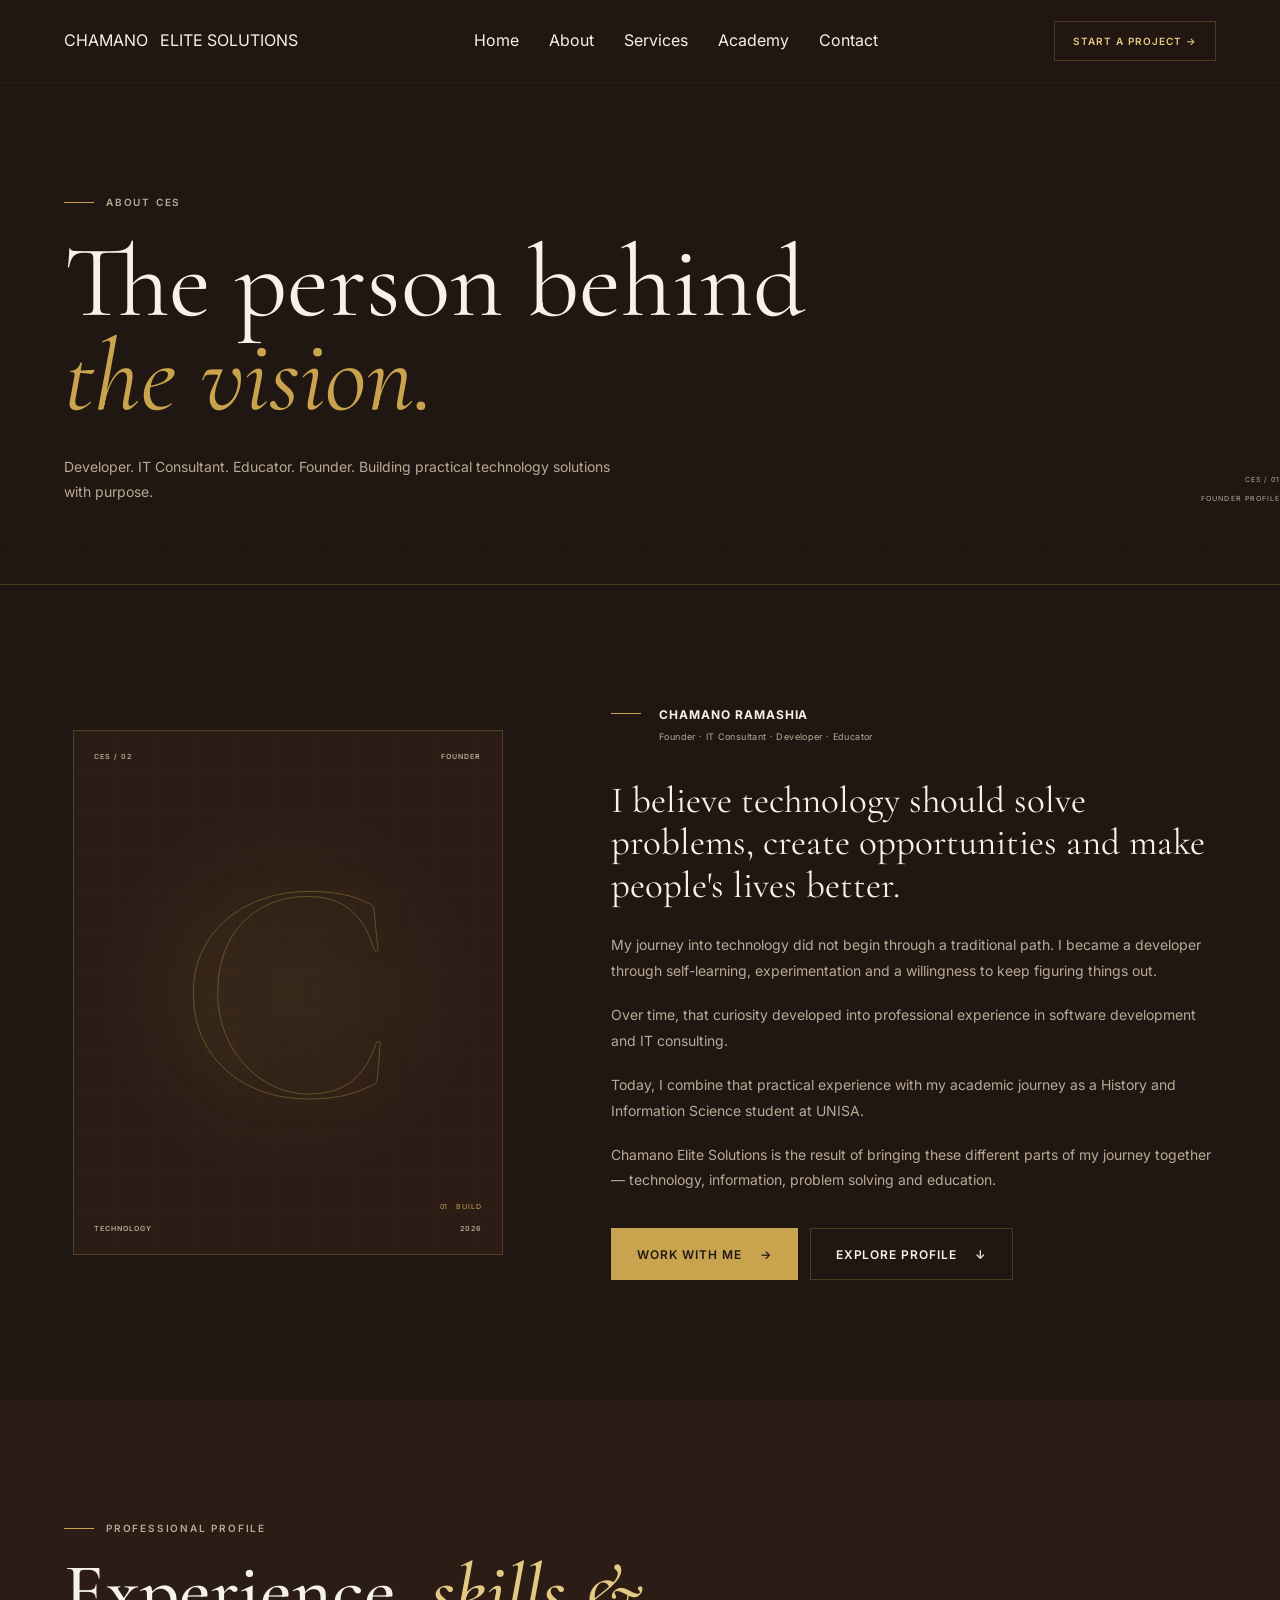
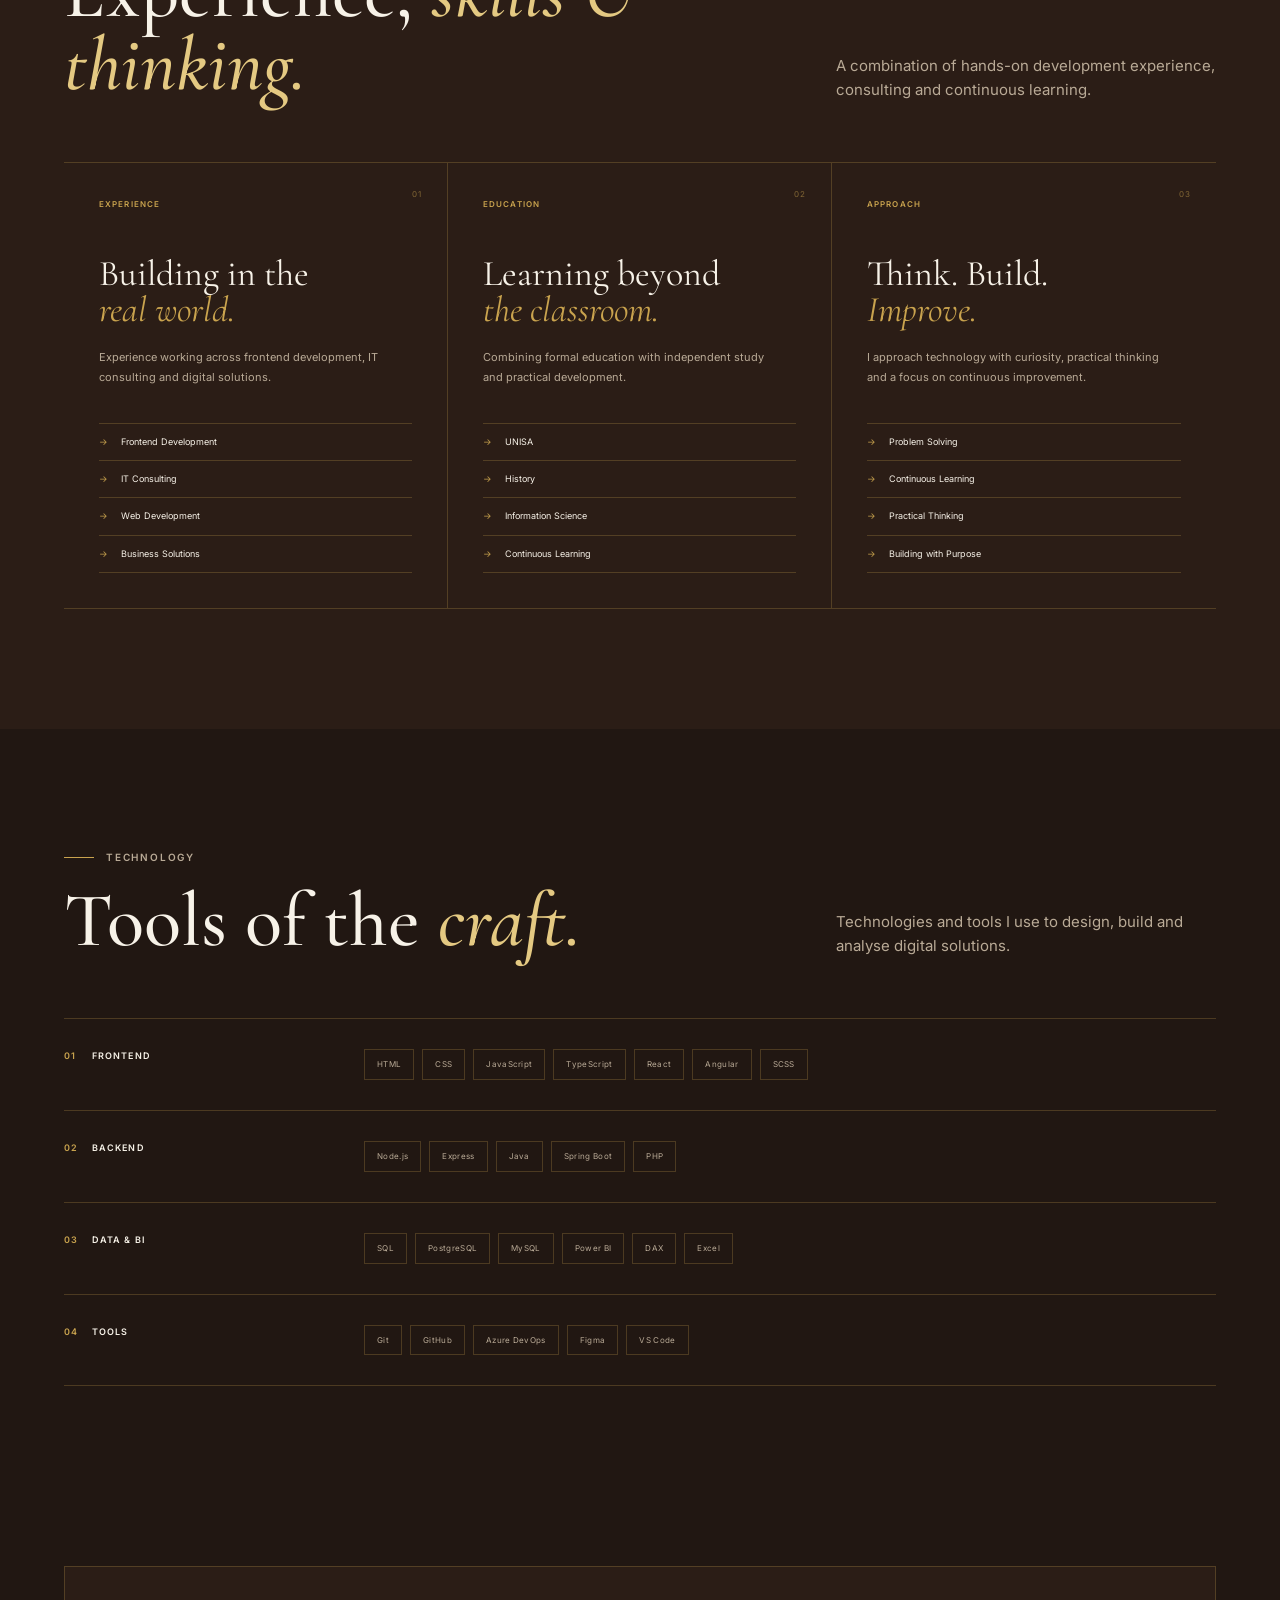
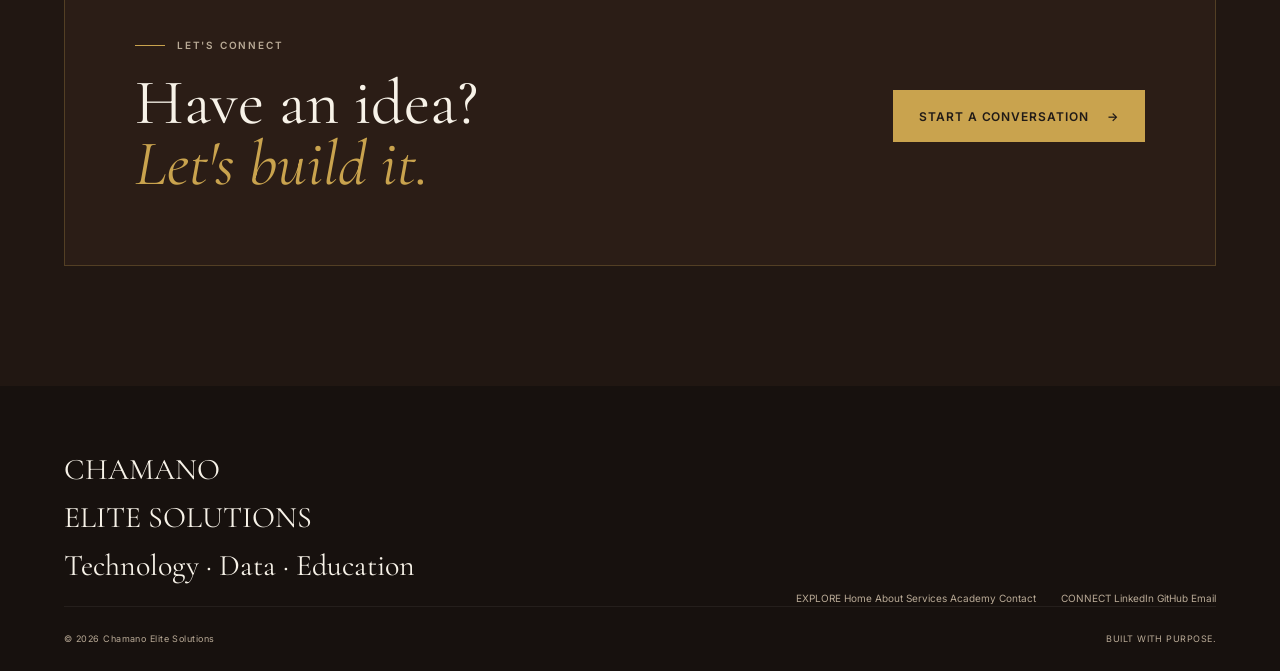
==== about.html @ 4a854035 "adding the about page" ====
<!DOCTYPE html>
<html lang="en">
<head>
    <meta charset="UTF-8">
    <meta name="viewport" content="width=device-width, initial-scale=1.0">
    <meta name="description" content="Meet Chamano Ramashia, founder, developer and IT consultant behind Chamano Elite Solutions.">
    <title> About — Chamano Elite Solutions </title>
    <!-- Google Fonts -->
    <link rel="preconnect" href="https://fonts.googleapis.com">
    <link rel="preconnect" href="https://fonts.gstatic.com" crossorigin>
    <link href="https://fonts.googleapis.com/css2?family=Cormorant+Garamond:ital,wght@0,400;0,500;0,600;1,400;1,500&family=Inter:wght@300;400;500;600&display=swap"  rel="stylesheet">
    <!-- Main CSS -->
    <link rel="stylesheet" href="style.css">
    <link rel="stylesheet" href="responsiveness.css">
    <link rel="stylesheet" href="css/pages.css">
</head>
<body>


    <!-- =====================================================
         NAVIGATION
    ====================================================== -->

    <header class="site-header">

        <div class="container nav-container">

            <a href="index.html" class="brand">

                <span class="brand-main">
                    CHAMANO
                </span>

                <span class="brand-sub">
                    ELITE SOLUTIONS
                </span>

            </a>


            <nav class="main-nav">

                <a href="index.html">
                    Home
                </a>

                <a href="about.html" class="active">
                    About
                </a>

                <a href="services.html">
                    Services
                </a>

                <a href="academy.html">
                    Academy
                </a>

                <a href="contact.html">
                    Contact
                </a>

            </nav>


            <a href="contact.html" class="nav-cta">
                Start a Project
                <span>→</span>
            </a>


            <!-- Mobile menu -->

            <button class="menu-toggle" id="menuToggle" aria-label="Open navigation" aria-expanded="false">
                <span></span>
                <span></span>
            </button>

        </div>

    </header>



    <!-- =====================================================
         PAGE HERO
    ====================================================== -->

    <main>

        <section class="page-hero">

            <div class="container">

                <div class="page-hero-content">

                    <div class="eyebrow">

                        <span></span>

                        ABOUT CES

                    </div>


                    <h1>

                        The person behind
                        <em>the vision.</em>

                    </h1>


                    <p>

                        Developer. IT Consultant.
                        Educator. Founder.

                        Building practical technology
                        solutions with purpose.

                    </p>

                </div>


                <div class="page-hero-meta">

                    <span>
                        CES / 01
                    </span>

                    <span>
                        FOUNDER PROFILE
                    </span>

                </div>

            </div>

        </section>



        <!-- =================================================
             FOUNDER STORY
        ================================================== -->

        <section class="section founder-page-section">

            <div class="container">

                <div class="founder-page-grid">


                    <!-- VISUAL -->

                    <div class="founder-visual">

                        <div class="founder-frame">

                            <div class="founder-grid-lines"></div>

                            <div class="founder-corner top-left">
                                CES / 02
                            </div>

                            <div class="founder-corner top-right">
                                FOUNDER
                            </div>


                            <div class="founder-initial">
                                C
                            </div>


                            <div class="founder-code">

                                <span>01</span>
                                <span>BUILD</span>

                            </div>


                            <div class="founder-corner bottom-left">
                                TECHNOLOGY
                            </div>

                            <div class="founder-corner bottom-right">
                                2026
                            </div>

                        </div>

                    </div>


                    <!-- STORY -->

                    <div class="founder-content">

                        <div class="founder-role">

                            <span class="founder-role-line"></span>

                            <div>

                                <strong>
                                    CHAMANO RAMASHIA
                                </strong>

                                <small>
                                    Founder · IT Consultant · Developer · Educator
                                </small>

                            </div>

                        </div>


                        <div class="founder-story">

                            <p class="founder-lead">

                                I believe technology should
                                solve problems, create
                                opportunities and make
                                people's lives better.

                            </p>


                            <p>

                                My journey into technology
                                did not begin through a
                                traditional path. I became
                                a developer through
                                self-learning, experimentation
                                and a willingness to keep
                                figuring things out.

                            </p>


                            <p>

                                Over time, that curiosity
                                developed into professional
                                experience in software
                                development and IT consulting.

                            </p>


                            <p>

                                Today, I combine that practical
                                experience with my academic
                                journey as a History and
                                Information Science student
                                at UNISA.

                            </p>


                            <p>

                                Chamano Elite Solutions is
                                the result of bringing these
                                different parts of my journey
                                together — technology,
                                information, problem solving
                                and education.

                            </p>

                        </div>


                        <div class="founder-actions">

                            <a href="contact.html" class="btn btn-primary">
                                WORK WITH ME
                                <span>→</span>
                            </a>

                            <a href="#profile" class="btn btn-outline">
                                EXPLORE PROFILE
                                <span>↓</span>
                            </a>

                        </div>

                    </div>

                </div>

            </div>

        </section>



        <!-- =================================================
             PROFESSIONAL PROFILE
        ================================================== -->

        <section class="section profile-section" id="profile">

            <div class="container">


                <div class="section-heading">

                    <div>

                        <div class="eyebrow">

                            <span></span>

                            PROFESSIONAL PROFILE

                        </div>

                        <h2>

                            Experience,
                            <em>skills &amp; thinking.</em>

                        </h2>

                    </div>


                    <p>

                        A combination of hands-on
                        development experience,
                        consulting and continuous learning.

                    </p>

                </div>



                <!-- PROFILE CARDS -->

                <div class="profile-grid">


                    <!-- EXPERIENCE -->

                    <article class="profile-card">

                        <span class="profile-number">
                            01
                        </span>

                        <span class="profile-card-label">
                            EXPERIENCE
                        </span>

                        <h3>
                            Building in the
                            <em>real world.</em>
                        </h3>

                        <p>

                            Experience working across
                            frontend development,
                            IT consulting and digital
                            solutions.

                        </p>

                        <div class="profile-card-list">

                            <div>
                                <span>→</span>
                                Frontend Development
                            </div>

                            <div>
                                <span>→</span>
                                IT Consulting
                            </div>

                            <div>
                                <span>→</span>
                                Web Development
                            </div>

                            <div>
                                <span>→</span>
                                Business Solutions
                            </div>

                        </div>

                    </article>



                    <!-- EDUCATION -->

                    <article class="profile-card">

                        <span class="profile-number">
                            02
                        </span>

                        <span class="profile-card-label">
                            EDUCATION
                        </span>

                        <h3>
                            Learning beyond
                            <em>the classroom.</em>
                        </h3>

                        <p>

                            Combining formal education
                            with independent study and
                            practical development.

                        </p>

                        <div class="profile-card-list">

                            <div>
                                <span>→</span>
                                UNISA
                            </div>

                            <div>
                                <span>→</span>
                                History
                            </div>

                            <div>
                                <span>→</span>
                                Information Science
                            </div>

                            <div>
                                <span>→</span>
                                Continuous Learning
                            </div>

                        </div>

                    </article>



                    <!-- MINDSET -->

                    <article class="profile-card">

                        <span class="profile-number">
                            03
                        </span>

                        <span class="profile-card-label">
                            APPROACH
                        </span>

                        <h3>
                            Think. Build.
                            <em>Improve.</em>
                        </h3>

                        <p>

                            I approach technology with
                            curiosity, practical thinking
                            and a focus on continuous
                            improvement.

                        </p>

                        <div class="profile-card-list">

                            <div>
                                <span>→</span>
                                Problem Solving
                            </div>

                            <div>
                                <span>→</span>
                                Continuous Learning
                            </div>

                            <div>
                                <span>→</span>
                                Practical Thinking
                            </div>

                            <div>
                                <span>→</span>
                                Building with Purpose
                            </div>

                        </div>

                    </article>

                </div>

            </div>

        </section>



        <!-- =================================================
             TECHNOLOGY
        ================================================== -->

        <section class="section technology-section">

            <div class="container">


                <div class="section-heading">

                    <div>

                        <div class="eyebrow">

                            <span></span>

                            TECHNOLOGY

                        </div>

                        <h2>

                            Tools of the
                            <em>craft.</em>

                        </h2>

                    </div>

                    <p>

                        Technologies and tools I use
                        to design, build and analyse
                        digital solutions.

                    </p>

                </div>



                <div class="technology-groups">


                    <!-- FRONTEND -->

                    <div class="technology-group">

                        <div class="technology-group-title">

                            <span>
                                01
                            </span>

                            FRONTEND

                        </div>


                        <div class="technology-list">

                            <span>HTML</span>
                            <span>CSS</span>
                            <span>JavaScript</span>
                            <span>TypeScript</span>
                            <span>React</span>
                            <span>Angular</span>
                            <span>SCSS</span>

                        </div>

                    </div>



                    <!-- BACKEND -->

                    <div class="technology-group">

                        <div class="technology-group-title">

                            <span>
                                02
                            </span>

                            BACKEND

                        </div>


                        <div class="technology-list">

                            <span>Node.js</span>
                            <span>Express</span>
                            <span>Java</span>
                            <span>Spring Boot</span>
                            <span>PHP</span>

                        </div>

                    </div>



                    <!-- DATA -->

                    <div class="technology-group">

                        <div class="technology-group-title">

                            <span>
                                03
                            </span>

                            DATA &amp; BI

                        </div>


                        <div class="technology-list">

                            <span>SQL</span>
                            <span>PostgreSQL</span>
                            <span>MySQL</span>
                            <span>Power BI</span>
                            <span>DAX</span>
                            <span>Excel</span>

                        </div>

                    </div>



                    <!-- TOOLS -->

                    <div class="technology-group">

                        <div class="technology-group-title">

                            <span>
                                04
                            </span>

                            TOOLS

                        </div>


                        <div class="technology-list">

                            <span>Git</span>
                            <span>GitHub</span>
                            <span>Azure DevOps</span>
                            <span>Figma</span>
                            <span>VS Code</span>

                        </div>

                    </div>

                </div>

            </div>

        </section>



        <!-- =================================================
             CAREER CTA
        ================================================== -->

        <section class="section profile-cta-section">

            <div class="container">

                <div class="profile-cta">

                    <div>

                        <span class="eyebrow">

                            <span></span>

                            LET'S CONNECT

                        </span>


                        <h2>

                            Have an idea?
                            <em>Let's build it.</em>

                        </h2>

                    </div>


                    <a href="contact.html" class="btn btn-primary">
                        START A CONVERSATION
                        <span>→</span>
                    </a>

                </div>

            </div>

        </section>

    </main>



    <!-- =====================================================
         FOOTER
    ====================================================== -->

    <footer class="site-footer">

        <div class="container">

            <div class="footer-main">

                <div class="footer-brand">

                    <div class="brand-main">
                        CHAMANO
                    </div>

                    <div class="brand-sub">
                        ELITE SOLUTIONS
                    </div>

                    <p>
                        Technology · Data · Education
                    </p>

                </div>


                <div class="footer-links">

                    <div>

                        <span>
                            EXPLORE
                        </span>

                        <a href="index.html">
                            Home
                        </a>

                        <a href="about.html">
                            About
                        </a>

                        <a href="services.html">
                            Services
                        </a>

                        <a href="academy.html">
                            Academy
                        </a>

                        <a href="contact.html">
                            Contact
                        </a>

                    </div>


                    <div>

                        <span>
                            CONNECT
                        </span>

                        <a href="#" target="_blank">
                            LinkedIn
                        </a>

                        <a href="#" target="_blank">
                            GitHub
                        </a>

                        <a href="mailto:hello@chamanoelitesolutions.co.za">
                            Email
                        </a>

                    </div>

                </div>

            </div>


            <div class="footer-bottom">

                <span>
                    © 2026 Chamano Elite Solutions
                </span>

                <span>
                    BUILT WITH PURPOSE.
                </span>

            </div>

        </div>

    </footer>



    <script src="js/main.js"></script>

    <script src="js/navigation.js"></script>

</body>

</html>
---- style.css ----
:root {
    --color-bg: #211712;
    --color-bg-secondary: #2b1d16;
    --color-bg-light: #302119;

    --color-gold: #c9a34e;
    --color-gold-light: #e4c982;

    --color-text: #f7f2e8;
    --color-muted: #b9aa96;

    --color-light: #f7f2e8;
    --color-dark: #201a17;

    --color-border: rgba(201, 163, 78, 0.25);

    --font-display: "Cormorant Garamond", serif;
    --font-body: "Inter", sans-serif;

    --container: 1200px;

    --transition: 0.3s ease;
}


/* =========================================
   RESET
========================================= */

* {
    margin: 0;
    padding: 0;
    box-sizing: border-box;
}

html {
    scroll-behavior: smooth;
}

body {
    font-family: var(--font-body);
    background: var(--color-bg);
    color: var(--color-text);
    line-height: 1.6;
}

a {
    color: inherit;
    text-decoration: none;
}

button,
input,
textarea,
select {
    font-family: inherit;
}

img {
    max-width: 100%;
    display: block;
}


/* =========================================
   GLOBAL
========================================= */

.container {
    width: min(90%, var(--container));
    margin-inline: auto;
}

.section {
    padding: 120px 0;
}

.section-label {
    display: inline-block;

    font-size: 11px;
    font-weight: 600;

    letter-spacing: 0.2em;

    color: var(--color-gold);
}

.section-heading {
    display: flex;
    justify-content: space-between;
    align-items: flex-end;

    gap: 40px;

    margin-bottom: 60px;
}

.section-heading h2,
.about-content h2,
.education h2,
.contact-content h2 {
    font-family: var(--font-display);

    font-size: clamp(48px, 6vw, 78px);

    font-weight: 500;
    line-height: 0.95;

    margin-top: 20px;
}

.section-heading h2 em,
.about-content h2 em,
.education h2 em,
.contact-content h2 em {
    color: var(--color-gold-light);
    font-style: italic;
}

.section-heading>p {
    max-width: 380px;

    color: var(--color-muted);

    font-size: 15px;
}

.centered {
    display: block;
    text-align: center;
}

.centered h2 {
    margin-inline: auto;
}


/* =========================================
   BUTTONS
========================================= */

.btn {
    display: inline-flex;

    align-items: center;
    justify-content: center;

    gap: 18px;

    min-height: 52px;

    padding: 0 25px;

    border: 1px solid transparent;

    font-size: 12px;
    font-weight: 600;

    letter-spacing: 0.08em;
    text-transform: uppercase;

    cursor: pointer;

    transition: var(--transition);
}

.btn-primary {
    background: var(--color-gold);
    color: var(--color-dark);
}

.btn-primary:hover {
    background: var(--color-gold-light);
    transform: translateY(-2px);
}

.btn-outline {
    border-color: var(--color-border);
    color: var(--color-text);
}

.btn-outline:hover {
    border-color: var(--color-gold);
    color: var(--color-gold-light);
}

.text-link {
    color: var(--color-gold-light);

    font-size: 12px;
    font-weight: 600;

    letter-spacing: 0.08em;
    text-transform: uppercase;
}


/* =========================================
   HEADER
========================================= */

.site-header {
    position: fixed;

    top: 0;
    left: 0;

    width: 100%;

    z-index: 1000;

    border-bottom: 1px solid rgba(255, 255, 255, 0.04);

    background: rgba(33, 23, 18, 0.88);

    backdrop-filter: blur(15px);
}

.nav-container {
    height: 82px;

    display: flex;
    align-items: center;
    justify-content: space-between;

    gap: 30px;
}

.brand {
    display: flex;
    align-items: center;

    gap: 12px;
}

.brand-mark {
    width: 38px;
    height: 38px;

    display: grid;
    place-items: center;

    border: 1px solid var(--color-gold);

    color: var(--color-gold);

    font-family: var(--font-display);
    font-size: 24px;
}

.brand-text {
    display: flex;
    flex-direction: column;
}

.brand-text span {
    font-size: 14px;
    font-weight: 700;
    letter-spacing: 0.15em;
}

.brand-text small {
    color: var(--color-gold);

    font-size: 7px;
    letter-spacing: 0.23em;
}

.main-nav {
    display: flex;
    gap: 30px;
}

.nav-link {
    position: relative;

    color: var(--color-muted);

    font-size: 11px;
    font-weight: 500;

    letter-spacing: 0.08em;

    transition: var(--transition);
}

.nav-link:hover,
.nav-link.active {
    color: var(--color-text);
}

.nav-link.active::after {
    content: "";

    position: absolute;

    left: 0;
    bottom: -8px;

    width: 100%;
    height: 1px;

    background: var(--color-gold);
}

.nav-cta {
    padding: 11px 18px;

    border: 1px solid var(--color-border);

    color: var(--color-gold-light);

    font-size: 10px;

    font-weight: 600;

    letter-spacing: 0.1em;
    text-transform: uppercase;

    transition: var(--transition);
}

.nav-cta:hover {
    background: var(--color-gold);
    color: var(--color-dark);
}

.menu-toggle {
    display: none;

    background: transparent;
    border: 0;

    cursor: pointer;
}

.menu-toggle span {
    display: block;

    width: 25px;
    height: 1px;

    margin: 5px 0;

    background: var(--color-text);
}


/* =========================================
   HERO
========================================= */

.hero {
    position: relative;

    min-height: 100vh;

    display: flex;
    align-items: center;

    overflow: hidden;
}

.hero-background {
    position: absolute;

    inset: 0;

    background:
        radial-gradient(circle at 75% 40%,
            rgba(201, 163, 78, 0.11),
            transparent 25%);
}

.hero-container {
    position: relative;

    display: grid;

    grid-template-columns: 1.1fr 0.9fr;

    align-items: center;

    gap: 70px;

    padding-top: 82px;
}

.hero-content {
    max-width: 720px;
}

.eyebrow {
    display: flex;
    align-items: center;

    gap: 12px;

    color: var(--color-muted);

    font-size: 10px;
    font-weight: 600;

    letter-spacing: 0.18em;
}

.eyebrow span {
    width: 30px;
    height: 1px;

    background: var(--color-gold);
}

.hero h1 {
    margin: 28px 0;

    font-family: var(--font-display);

    font-size: clamp(65px, 8vw, 110px);

    font-weight: 500;

    line-height: 0.84;

    letter-spacing: -0.03em;
}

.hero h1 span {
    display: block;

    color: var(--color-gold-light);

    font-style: italic;
}

.hero-description {
    max-width: 550px;

    margin-bottom: 35px;

    color: var(--color-muted);

    font-size: 16px;
}

.hero-actions {
    display: flex;
    gap: 12px;

    flex-wrap: wrap;
}

.hero-meta {
    display: flex;

    gap: 45px;

    margin-top: 65px;

    padding-top: 25px;

    border-top: 1px solid var(--color-border);
}

.hero-meta div {
    display: flex;
    flex-direction: column;
}

.hero-meta strong {
    font-family: var(--font-display);

    color: var(--color-gold-light);

    font-size: 32px;
    font-weight: 500;
}

.hero-meta span {
    color: var(--color-muted);

    font-size: 9px;

    letter-spacing: 0.12em;

    text-transform: uppercase;
}


/* Hero visual */

.hero-visual {
    display: flex;
    justify-content: center;
}

.hero-card {
    position: relative;

    width: min(100%, 420px);
    aspect-ratio: 0.82;

    padding: 25px;

    display: flex;
    flex-direction: column;
    justify-content: space-between;

    border: 1px solid var(--color-border);

    background:
        linear-gradient(145deg,
            rgba(255, 255, 255, 0.04),
            rgba(255, 255, 255, 0));
}

.hero-card::before {
    content: "";

    position: absolute;

    inset: 12px;

    border: 1px solid rgba(201, 163, 78, 0.12);
}

.hero-card-top,
.hero-card-bottom {
    position: relative;

    display: flex;
    justify-content: space-between;

    color: var(--color-muted);

    font-size: 8px;

    letter-spacing: 0.15em;
}

.hero-monogram {
    position: relative;

    align-self: center;

    font-family: var(--font-display);

    font-size: 220px;

    line-height: 1;

    color: transparent;

    -webkit-text-stroke: 1px rgba(201, 163, 78, 0.55);
}

.hero-card-bottom {
    align-items: flex-end;
}

.hero-card-bottom div {
    display: flex;
    flex-direction: column;
}

.hero-card-bottom strong {
    color: var(--color-text);

    font-size: 11px;

    letter-spacing: 0.18em;
}

.gold-line {
    width: 70px;
    height: 1px;

    background: var(--color-gold);
}


/* =========================================
   SERVICES
========================================= */

.services {
    background: var(--color-bg-secondary);
}

.services-grid {
    display: grid;

    grid-template-columns: repeat(3, 1fr);

    border-top: 1px solid var(--color-border);
    border-bottom: 1px solid var(--color-border);
}

.service-card {
    position: relative;

    padding: 45px 35px;

    min-height: 440px;

    border-right: 1px solid var(--color-border);

    transition: var(--transition);
}

.service-card:last-child {
    border-right: 0;
}

.service-card:hover {
    background: rgba(201, 163, 78, 0.04);
}

.service-number {
    color: var(--color-gold);

    font-size: 10px;

    letter-spacing: 0.15em;
}

.service-icon {
    margin: 65px 0 30px;

    color: var(--color-gold-light);

    font-family: var(--font-display);

    font-size: 35px;
}

.service-card h3 {
    font-family: var(--font-display);

    font-size: 38px;

    font-weight: 500;
}

.service-card p {
    max-width: 330px;

    margin: 12px 0 25px;

    color: var(--color-muted);

    font-size: 13px;
}

.service-card ul {
    margin-bottom: 35px;

    list-style: none;
}

.service-card li {
    padding: 7px 0;

    border-bottom: 1px solid rgba(255, 255, 255, 0.05);

    color: var(--color-muted);

    font-size: 11px;
}

.service-link {
    color: var(--color-gold-light);

    font-size: 10px;

    font-weight: 600;

    letter-spacing: 0.1em;

    text-transform: uppercase;
}


/* =========================================
   WORK
========================================= */

.work {
    background: var(--color-light);

    color: var(--color-dark);
}

.work .section-heading>p {
    color: #766b60;
}

.work .section-label {
    color: #94721e;
}

.work .section-heading h2 em {
    color: #9e7b22;
}

.projects-grid {
    display: grid;

    grid-template-columns: 1.4fr 1fr;

    gap: 25px;
}

.project-card {
    overflow: hidden;

    border: 1px solid rgba(32, 26, 23, 0.12);

    background: #eee8dd;
}

.project-image {
    position: relative;

    height: 350px;

    display: flex;
    align-items: flex-end;

    padding: 25px;

    overflow: hidden;

    background: #30251e;
}

.project-large .project-image {
    height: 470px;
}

.project-image::before {
    content: "";

    position: absolute;

    width: 280px;
    height: 280px;

    border: 1px solid rgba(201, 163, 78, 0.4);

    border-radius: 50%;

    top: 50%;
    left: 50%;

    transform: translate(-50%, -50%);
}

.project-image::after {
    content: "";

    position: absolute;

    width: 150px;
    height: 150px;

    border: 1px solid rgba(201, 163, 78, 0.3);

    transform: translate(-50%, -50%) rotate(45deg);

    top: 50%;
    left: 50%;
}

.project-image span {
    position: relative;
    z-index: 2;

    color: var(--color-gold-light);

    font-size: 9px;

    letter-spacing: 0.15em;
}

.project-info {
    padding: 30px;

    display: flex;

    justify-content: space-between;

    gap: 30px;
}

.project-category {
    color: #94721e;

    font-size: 9px;

    font-weight: 600;

    letter-spacing: 0.12em;
}

.project-info h3 {
    margin-top: 8px;

    font-family: var(--font-display);

    font-size: 34px;

    font-weight: 500;

    line-height: 1;
}

.project-info p {
    max-width: 260px;

    color: #766b60;

    font-size: 12px;
}

.technology-list {
    display: flex;
    gap: 5px;

    flex-wrap: wrap;

    align-self: flex-end;
}

.technology-list span {
    padding: 5px 8px;

    border: 1px solid rgba(32, 26, 23, 0.15);

    color: #766b60;

    font-size: 8px;
}


/* =========================================
   ABOUT
========================================= */

.about {
    background: var(--color-bg);
}

.about-grid {
    display: grid;

    grid-template-columns: 0.85fr 1.15fr;

    gap: 100px;

    align-items: center;
}

.about-visual {
    display: flex;
    justify-content: center;
}

.about-frame {
    position: relative;

    width: min(100%, 400px);
    aspect-ratio: 0.8;

    border: 1px solid var(--color-border);

    display: flex;

    align-items: center;
    justify-content: center;
}

.about-frame::before {
    content: "";

    position: absolute;

    inset: 15px;

    border: 1px solid rgba(201, 163, 78, 0.12);
}

.about-number,
.about-caption {
    position: absolute;

    color: var(--color-muted);

    font-size: 8px;

    letter-spacing: 0.15em;
}

.about-number {
    top: 30px;
    left: 30px;
}

.about-caption {
    bottom: 30px;
    right: 30px;
}

.about-initial {
    font-family: var(--font-display);

    color: transparent;

    font-size: 230px;

    line-height: 1;

    -webkit-text-stroke: 1px rgba(201, 163, 78, 0.55);
}

.about-content>p {
    max-width: 650px;

    margin-top: 25px;

    color: var(--color-muted);

    font-size: 15px;
}

.journey {
    display: grid;

    grid-template-columns: repeat(2, 1fr);

    gap: 20px;

    margin-top: 45px;
}

.journey div {
    display: flex;
    flex-direction: column;

    padding: 20px;

    border-left: 1px solid var(--color-border);
}

.journey strong {
    color: var(--color-gold);

    font-size: 10px;
}

.journey span {
    margin-top: 5px;

    font-size: 12px;

    color: var(--color-text);
}


/* =========================================
   PROCESS
========================================= */

.process {
    background: var(--color-bg-secondary);
}

.process-grid {
    display: grid;

    grid-template-columns: repeat(4, 1fr);

    margin-top: 70px;

    border-top: 1px solid var(--color-border);
}

.process-item {
    padding: 35px 25px;

    border-right: 1px solid var(--color-border);
}

.process-item:last-child {
    border-right: 0;
}

.process-item>span {
    color: var(--color-gold);

    font-size: 10px;
}

.process-item h3 {
    margin: 35px 0 10px;

    font-family: var(--font-display);

    font-size: 34px;

    font-weight: 500;
}

.process-item p {
    color: var(--color-muted);

    font-size: 12px;
}


/* =========================================
   EDUCATION
========================================= */

.education {
    background: var(--color-gold);

    color: var(--color-dark);
}

.education .section-label {
    color: var(--color-dark);
}

.education h2 em {
    color: #4c321c;
}

.education p {
    max-width: 600px;

    margin: 30px 0;

    color: #5c4939;

    font-size: 14px;
}

.education-container {
    display: grid;

    grid-template-columns: 1fr 0.8fr;

    gap: 100px;

    align-items: center;
}

.education-stats {
    display: grid;

    grid-template-columns: repeat(2, 1fr);

    border-top: 1px solid rgba(32, 26, 23, 0.25);
    border-left: 1px solid rgba(32, 26, 23, 0.25);
}

.education-stats div {
    padding: 30px;

    border-right: 1px solid rgba(32, 26, 23, 0.25);
    border-bottom: 1px solid rgba(32, 26, 23, 0.25);
}

.education-stats strong {
    display: block;

    font-family: var(--font-display);

    font-size: 28px;
}

.education-stats span {
    display: block;

    margin-top: 5px;

    font-size: 9px;

    text-transform: uppercase;

    letter-spacing: 0.08em;
}


/* =========================================
   CONTACT
========================================= */

.contact {
    background: var(--color-bg);
}

.contact-box {
    display: grid;

    grid-template-columns: 0.8fr 1.2fr;

    gap: 80px;

    padding: 70px;

    border: 1px solid var(--color-border);

    background: var(--color-bg-secondary);
}

.contact-content p {
    max-width: 420px;

    margin-top: 30px;

    color: var(--color-muted);

    font-size: 14px;
}

.contact-form {
    display: flex;
    flex-direction: column;

    gap: 20px;
}

.form-row {
    display: grid;

    grid-template-columns: 1fr 1fr;

    gap: 15px;
}

.form-group {
    display: flex;
    flex-direction: column;

    gap: 8px;
}

.form-group label {
    color: var(--color-muted);

    font-size: 9px;

    letter-spacing: 0.12em;

    text-transform: uppercase;
}

.form-group input,
.form-group textarea,
.form-group select {
    width: 100%;

    padding: 15px;

    border: 1px solid rgba(255, 255, 255, 0.1);

    outline: none;

    background: var(--color-bg);

    color: var(--color-text);

    font-size: 12px;

    transition: var(--transition);
}

.form-group select option {
    background: var(--color-bg);
}

.form-group input:focus,
.form-group textarea:focus,
.form-group select:focus {
    border-color: var(--color-gold);
}

.form-group textarea {
    resize: vertical;
}

.form-message {
    font-size: 11px;

    color: var(--color-gold-light);
}


/* =========================================
   FOOTER
========================================= */

.site-footer {
    padding: 60px 0 25px;

    background: #17110e;

    color: var(--color-muted);
}

.footer-container {
    display: grid;

    grid-template-columns: 1fr 1fr;

    gap: 40px;
}

.footer-brand {
    color: var(--color-text);

    font-family: var(--font-display);

    font-size: 30px;
}
.footer-brand-text{
    font-size: 10px;
    font-weight: 600;
    letter-spacing: 0.15em;
}

.footer-container p {
    margin-top: 5px;

    font-size: 10px;

    letter-spacing: 0.08em;
}

.footer-links {
    display: flex;

    justify-content: flex-end;

    gap: 25px;

    font-size: 10px;
}

.footer-links a:hover {
    color: var(--color-gold-light);
}

.footer-bottom {
    grid-column: 1 / -1;

    display: flex;
    justify-content: space-between;

    padding-top: 25px;

    border-top: 1px solid rgba(255, 255, 255, 0.06);

    font-size: 9px;

    letter-spacing: 0.05em;
}

/* =========================================
   ANIMATIONS
========================================= */

.reveal {
    opacity: 0;

    transform: translateY(25px);

    transition:
        opacity 0.7s ease,
        transform 0.7s ease;
}

.reveal.revealed {
    opacity: 1;

    transform: translateY(0);
}

/* =========================================================
   TECH / DIGITAL ELEMENTS
   Chamano Elite Solutions
========================================================= */


/* =========================================
   HERO TOP LINE
========================================= */

.hero-top-line {
    display: flex;

    align-items: center;
    justify-content: space-between;

    gap: 25px;

    margin-bottom: 28px;
}

.hero-top-line .eyebrow {
    margin-bottom: 0;
}


/* =========================================
   SYSTEM STATUS
========================================= */

.system-status {
    display: flex;

    align-items: center;

    gap: 8px;

    color: var(--color-muted);

    font-size: 8px;
    font-weight: 600;

    letter-spacing: 0.13em;
}

.status-dot {
    width: 6px;
    height: 6px;

    display: inline-block;

    border-radius: 50%;

    background: var(--color-gold);

    box-shadow:
        0 0 0 0 rgba(201, 163, 78, 0.5);

    animation: statusPulse 2s infinite;
}

@keyframes statusPulse {

    0% {
        box-shadow:
            0 0 0 0 rgba(201, 163, 78, 0.5);
    }

    70% {
        box-shadow:
            0 0 0 7px rgba(201, 163, 78, 0);
    }

    100% {
        box-shadow:
            0 0 0 0 rgba(201, 163, 78, 0);
    }

}


/* =========================================
   TECHNOLOGY TICKER
========================================= */

.tech-ticker {
    position: relative;

    width: 100%;

    overflow: hidden;

    padding: 16px 0;

    border-top: 1px solid var(--color-border);
    border-bottom: 1px solid var(--color-border);

    background: var(--color-bg-secondary);
}

.tech-ticker::before,
.tech-ticker::after {
    content: "";

    position: absolute;

    top: 0;

    width: 100px;
    height: 100%;

    z-index: 2;

    pointer-events: none;
}

.tech-ticker::before {
    left: 0;

    background:
        linear-gradient(
            90deg,
            var(--color-bg-secondary),
            transparent
        );
}

.tech-ticker::after {
    right: 0;

    background:
        linear-gradient(
            270deg,
            var(--color-bg-secondary),
            transparent
        );
}

.tech-ticker-track {
    width: max-content;

    display: flex;

    align-items: center;

    gap: 22px;

    animation: tickerMove 35s linear infinite;
}

.tech-ticker-track span {
    color: var(--color-muted);

    font-size: 9px;

    font-weight: 600;

    letter-spacing: 0.16em;

    white-space: nowrap;
}

.tech-ticker-track i {
    color: var(--color-gold);

    font-size: 8px;

    font-style: normal;
}

@keyframes tickerMove {

    from {
        transform: translateX(0);
    }

    to {
        transform: translateX(-50%);
    }

}


/* =========================================
   HERO TECHNICAL GRID
========================================= */

.hero-card {
    overflow: hidden;
}

.technical-grid {
    position: absolute;

    inset: 0;

    opacity: 0.45;

    background-image:
        linear-gradient(
            rgba(201, 163, 78, 0.06) 1px,
            transparent 1px
        ),
        linear-gradient(
            90deg,
            rgba(201, 163, 78, 0.06) 1px,
            transparent 1px
        );

    background-size: 35px 35px;

    mask-image:
        radial-gradient(
            circle at center,
            black 0%,
            transparent 75%
        );

    -webkit-mask-image:
        radial-gradient(
            circle at center,
            black 0%,
            transparent 75%
        );

    animation: gridMove 12s linear infinite;
}

@keyframes gridMove {

    from {
        transform: translate(0, 0);
    }

    to {
        transform: translate(35px, 35px);
    }

}


/* =========================================
   DATA POINTS
========================================= */

.data-point {
    position: absolute;

    width: 4px;
    height: 4px;

    border-radius: 50%;

    background: var(--color-gold);

    box-shadow:
        0 0 12px rgba(201, 163, 78, 0.6);

    z-index: 2;

    animation: dataPulse 3s ease-in-out infinite;
}

.data-point-one {
    top: 27%;
    left: 20%;
}

.data-point-two {
    top: 62%;
    right: 19%;

    animation-delay: 1s;
}

.data-point-three {
    bottom: 22%;
    left: 32%;

    animation-delay: 2s;
}

@keyframes dataPulse {

    0%,
    100% {
        opacity: 0.25;

        transform: scale(0.8);
    }

    50% {
        opacity: 1;

        transform: scale(1.4);
    }

}


/* =========================================
   HERO SYSTEM INFORMATION
========================================= */

.hero-system-info {
    position: relative;

    display: flex;

    align-items: center;
    justify-content: space-between;

    padding: 0 15px;

    z-index: 3;
}

.hero-system-info > span {
    color: var(--color-muted);

    font-size: 7px;

    letter-spacing: 0.15em;
}

.hero-system-info strong {
    display: flex;

    align-items: center;

    gap: 7px;

    color: var(--color-gold-light);

    font-size: 7px;

    font-weight: 600;

    letter-spacing: 0.1em;
}


/* =========================================
   AVAILABILITY
========================================= */

.availability {
    display: flex;

    align-items: flex-start;

    gap: 14px;

    margin-top: 40px;

    padding: 18px 20px;

    border: 1px solid var(--color-border);

    background: rgba(201, 163, 78, 0.035);
}

.availability-dot {
    position: relative;

    width: 7px;
    height: 7px;

    flex-shrink: 0;

    margin-top: 5px;

    border-radius: 50%;

    background: var(--color-gold);

    box-shadow:
        0 0 12px rgba(201, 163, 78, 0.5);
}

.availability div {
    display: flex;

    flex-direction: column;

    gap: 3px;
}

.availability strong {
    color: var(--color-text);

    font-size: 11px;

    font-weight: 600;

    letter-spacing: 0.03em;
}

.availability span {
    color: var(--color-muted);

    font-size: 10px;
}

/* =========================================================
   FOUNDER / PROFESSIONAL PROFILE
   Chamano Elite Solutions
========================================================= */


/* =========================================
   FOUNDER SECTION
========================================= */

.founder-section {
    position: relative;

    overflow: hidden;
}


/* =========================================
   FOUNDER GRID
========================================= */

.founder-grid {
    display: grid;

    grid-template-columns: 0.85fr 1.15fr;

    gap: 100px;

    align-items: center;
}


/* =========================================
   FOUNDER VISUAL
========================================= */

.founder-visual {
    display: flex;

    justify-content: center;
}

.founder-frame {

    position: relative;

    width: min(100%, 430px);

    aspect-ratio: 0.82;

    overflow: hidden;

    border: 1px solid var(--color-border);

    background:
        radial-gradient(
            circle at center,
            rgba(201, 163, 78, 0.08),
            transparent 55%
        ),
        var(--color-bg-secondary);

}


/* =========================================
   TECHNICAL GRID
========================================= */

.founder-grid-lines {

    position: absolute;

    inset: 0;

    background-image:

        linear-gradient(
            rgba(201, 163, 78, 0.05) 1px,
            transparent 1px
        ),

        linear-gradient(
            90deg,
            rgba(201, 163, 78, 0.05) 1px,
            transparent 1px
        );

    background-size: 40px 40px;

    opacity: 0.6;

}


/* =========================================
   INITIAL
========================================= */

.founder-initial {

    position: absolute;

    inset: 0;

    display: flex;

    align-items: center;
    justify-content: center;

    color: transparent;

    font-family: var(--font-display);

    font-size: clamp(190px, 25vw, 320px);

    line-height: 1;

    -webkit-text-stroke: 1px
        rgba(201, 163, 78, 0.35);

    text-shadow:
        0 0 60px
        rgba(201, 163, 78, 0.08);

}


/* =========================================
   CORNER LABELS
========================================= */

.founder-corner {

    position: absolute;

    z-index: 2;

    color: var(--color-muted);

    font-size: 7px;

    font-weight: 600;

    letter-spacing: 0.15em;
}

.founder-corner.top-left {
    top: 20px;
    left: 20px;
}

.founder-corner.top-right {
    top: 20px;
    right: 20px;
}

.founder-corner.bottom-left {
    bottom: 20px;
    left: 20px;
}

.founder-corner.bottom-right {
    bottom: 20px;
    right: 20px;
}


/* =========================================
   CODE LABEL
========================================= */

.founder-code {

    position: absolute;

    right: 20px;
    bottom: 42px;

    display: flex;

    gap: 8px;

    color: var(--color-gold);

    font-size: 7px;

    letter-spacing: 0.12em;

    z-index: 2;
}


/* =========================================
   FOUNDER ROLE
========================================= */

.founder-role {

    display: flex;

    align-items: flex-start;

    gap: 18px;

    margin-bottom: 35px;
}

.founder-role-line {

    width: 30px;
    height: 1px;

    margin-top: 8px;

    flex-shrink: 0;

    background: var(--color-gold);
}

.founder-role strong {

    display: block;

    color: var(--color-text);

    font-size: 12px;

    letter-spacing: 0.08em;
}

.founder-role small {

    display: block;

    margin-top: 6px;

    color: var(--color-muted);

    font-size: 9px;

    letter-spacing: 0.04em;
}


/* =========================================
   STORY
========================================= */

.founder-story {

    max-width: 650px;
}

.founder-story p {

    margin-bottom: 18px;

    color: var(--color-muted);

    font-size: 14px;

    line-height: 1.85;
}

.founder-story .founder-lead {

    margin-bottom: 25px;

    color: var(--color-text);

    font-family: var(--font-display);

    font-size: clamp(27px, 3vw, 37px);

    line-height: 1.15;
}


/* =========================================
   HIGHLIGHTS
========================================= */

.founder-highlights {

    display: grid;

    grid-template-columns:
        repeat(3, 1fr);

    margin-top: 45px;

    border-top: 1px solid var(--color-border);
    border-bottom: 1px solid var(--color-border);
}

.founder-highlight {

    padding: 25px 18px;

    border-right: 1px solid var(--color-border);
}

.founder-highlight:last-child {
    border-right: 0;
}

.founder-highlight > span {

    display: block;

    margin-bottom: 17px;

    color: var(--color-gold);

    font-size: 8px;

    letter-spacing: 0.1em;
}

.founder-highlight strong {

    display: block;

    margin-bottom: 8px;

    color: var(--color-text);

    font-size: 9px;

    letter-spacing: 0.08em;
}

.founder-highlight p {

    margin: 0;

    color: var(--color-muted);

    font-size: 9px;

    line-height: 1.6;
}


/* =========================================
   ACTIONS
========================================= */

.founder-actions {

    display: flex;

    gap: 12px;

    margin-top: 35px;
}
---- responsiveness.css ----
@media (max-width: 1000px) {

    .main-nav {
        gap: 18px;
    }

    .hero-container {
        grid-template-columns: 1fr;
    }

    .hero-visual {
        display: none;
    }

    .services-grid {
        grid-template-columns: 1fr;
    }

    .service-card {
        border-right: 0;
        border-bottom: 1px solid var(--color-border);
    }

    .service-card:last-child {
        border-bottom: 0;
    }

    .projects-grid {
        grid-template-columns: 1fr;
    }

    .about-grid {
        grid-template-columns: 1fr;
        gap: 60px;
    }

    .education-container {
        grid-template-columns: 1fr;
        gap: 50px;
    }

    .contact-box {
        grid-template-columns: 1fr;
        gap: 50px;
    }

    .process-grid {
        grid-template-columns: repeat(2, 1fr);
    }

    .process-item:nth-child(2) {
        border-right: 0;
    }

    .process-item:nth-child(-n+2) {
        border-bottom: 1px solid var(--color-border);
    }
}


@media (max-width: 750px) {

    .section {
        padding: 85px 0;
    }

    .nav-cta {
        display: none;
    }

    .menu-toggle {
        display: block;
    }

    .main-nav {
        position: absolute;

        top: 82px;
        left: 0;

        width: 100%;

        padding: 25px;

        display: none;
        flex-direction: column;

        background: var(--color-bg);

        border-bottom: 1px solid var(--color-border);
    }

    .main-nav.open {
        display: flex;
    }

    .nav-link {
        padding: 10px 0;
    }

    .nav-link.active::after {
        display: none;
    }

    .hero {
        min-height: auto;

        padding: 140px 0 80px;
    }

    .hero h1 {
        font-size: clamp(58px, 17vw, 90px);
    }

    .hero-description {
        font-size: 14px;
    }

    .hero-meta {
        gap: 25px;
    }

    .section-heading {
        display: block;
    }

    .section-heading > p {
        margin-top: 25px;
    }

    .section-heading h2,
    .about-content h2,
    .education h2,
    .contact-content h2 {
        font-size: 54px;
    }

    .project-info {
        flex-direction: column;
    }

    .project-info p {
        max-width: none;
    }

    .technology-list {
        align-self: flex-start;
    }

    .process-grid {
        grid-template-columns: 1fr;
    }

    .process-item,
    .process-item:nth-child(2) {
        border-right: 0;
        border-bottom: 1px solid var(--color-border);
    }

    .process-item:last-child {
        border-bottom: 0;
    }

    .contact-box {
        padding: 35px 25px;
    }

    .form-row {
        grid-template-columns: 1fr;
    }

    .footer-container {
        grid-template-columns: 1fr;
    }

    .footer-links {
        justify-content: flex-start;
        flex-wrap: wrap;
    }

    .footer-bottom {
        grid-column: auto;

        flex-direction: column;

        gap: 10px;
    }
}


@media (max-width: 480px) {

    .brand-text span {
        font-size: 12px;
    }

    .brand-text small {
        font-size: 6px;
    }

    .hero-meta {
        justify-content: space-between;
    }

    .hero-meta strong {
        font-size: 27px;
    }

    .section-heading h2,
    .about-content h2,
    .education h2,
    .contact-content h2 {
        font-size: 47px;
    }

    .about-frame {
        width: 90%;
    }

    .about-initial {
        font-size: 170px;
    }

    .education-stats {
        grid-template-columns: 1fr;
    }
}

/* =========================================================
   TECH ELEMENTS — RESPONSIVE
========================================================= */


/* -----------------------------------------
   TABLET
----------------------------------------- */

@media (max-width: 999px) {

    .hero-top-line {
        max-width: 800px;
    }

}


/* -----------------------------------------
   MOBILE
----------------------------------------- */

@media (max-width: 767px) {

    .hero-top-line {
        align-items: flex-start;

        flex-direction: column;

        gap: 12px;
    }

    .system-status {
        margin-left: 42px;
    }

    .tech-ticker {
        padding: 14px 0;
    }

    .tech-ticker-track {
        gap: 18px;

        animation-duration: 28s;
    }

    .tech-ticker-track span {
        font-size: 8px;
    }

    .hero-system-info {
        padding: 0 8px;
    }

    .availability {
        margin-top: 30px;

        padding: 16px;
    }

}


/* -----------------------------------------
   SMALL MOBILE
----------------------------------------- */

@media (max-width: 480px) {

    .system-status {
        margin-left: 0;
    }

    .tech-ticker-track {
        gap: 15px;

        animation-duration: 24s;
    }

    .tech-ticker-track span {
        font-size: 7px;

        letter-spacing: 0.12em;
    }

    .tech-ticker-track i {
        font-size: 6px;
    }

    .availability strong {
        font-size: 10px;
    }

    .availability span {
        font-size: 9px;
    }

}

/* =========================================================
   INTERNAL PAGES — RESPONSIVE
========================================================= */


/* =========================================================
   TABLET
========================================================= */

@media (max-width: 1000px) {

    .page-hero-meta {

        display: none;

    }


    .founder-page-grid {

        grid-template-columns: 1fr;

        gap: 60px;

    }


    .founder-visual {

        justify-content: flex-start;

    }


    .profile-grid {

        grid-template-columns: 1fr;

    }


    .profile-card {

        min-height: auto;

        border-right: 0;

        border-bottom:
            1px solid var(--color-border);

    }


    .profile-card:last-child {

        border-bottom: 0;

    }


    .technology-group {

        grid-template-columns:
            180px 1fr;

    }

}


/* =========================================================
   MOBILE
========================================================= */

@media (max-width: 767px) {

    .page-hero {

        min-height: 70vh;

        padding:
            130px 0 55px;

    }


    .page-hero h1 {

        font-size:
            clamp(48px, 14vw, 72px);

    }


    .page-hero p {

        font-size: 12px;

    }


    .founder-page-grid {

        gap: 45px;

    }


    .profile-card {

        padding:
            30px 22px;

    }


    .profile-card-label {

        margin-bottom: 35px;

    }


    .profile-card h3 {

        font-size: 31px;

    }


    .technology-group {

        display: block;

    }


    .technology-group-title {

        margin-bottom: 18px;

    }


    .profile-cta {

        flex-direction: column;

        align-items: flex-start;

        padding:
            40px 25px;

    }


    .profile-cta .btn {

        width: 100%;

    }

}


/* =========================================================
   SMALL MOBILE
========================================================= */

@media (max-width: 480px) {

    .page-hero {

        padding:
            120px 0 45px;

    }


    .page-hero h1 {

        font-size: 48px;

    }


    .profile-card {

        padding:
            28px 18px;

    }


    .technology-list span {

        font-size: 7px;

        padding:
            7px 9px;

    }

}

/* =========================================================
   MOBILE NAVIGATION
========================================================= */

@media (max-width: 767px) {

    .main-nav {

        position: absolute;

        top: 100%;

        left: 0;
        right: 0;

        display: flex;

        flex-direction: column;

        padding: 20px;

        background:
            var(--color-bg);

        border-bottom:
            1px solid var(--color-border);

        opacity: 0;

        visibility: hidden;

        transform:
            translateY(-10px);

        transition:
            opacity 0.3s ease,
            visibility 0.3s ease,
            transform 0.3s ease;

    }


    .main-nav.mobile-open {

        opacity: 1;

        visibility: visible;

        transform:
            translateY(0);

    }


    .main-nav a {

        padding:
            15px 5px;

        border-bottom:
            1px solid var(--color-border);

    }


    .nav-cta {

        display: none;

    }


    .menu-toggle {

        display: flex;

        flex-direction: column;

        justify-content: center;

        gap: 6px;

        width: 35px;
        height: 35px;

        padding: 0;

        border: 0;

        background: transparent;

        cursor: pointer;

    }


    .menu-toggle span {

        display: block;

        width: 22px;

        height: 1px;

        background:
            var(--color-text);

        transition:
            transform 0.3s ease;

    }


    .menu-toggle.active span:first-child {

        transform:
            translateY(3.5px)
            rotate(45deg);

    }


    .menu-toggle.active span:last-child {

        transform:
            translateY(-3.5px)
            rotate(-45deg);

    }

}
---- css/pages.css ----
/* =========================================================
   CES — INTERNAL PAGES
========================================================= */


/* =========================================================
   PAGE HERO
========================================================= */

.page-hero {

    position: relative;

    min-height: 65vh;

    display: flex;

    align-items: flex-end;

    padding:
        150px 0 80px;

    border-bottom:
        1px solid var(--color-border);

    overflow: hidden;

}


/* Subtle background grid */

.page-hero::before {

    content: "";

    position: absolute;

    inset: 0;

    background-image:

        linear-gradient(
            rgba(201, 163, 78, 0.035) 1px,
            transparent 1px
        ),

        linear-gradient(
            90deg,
            rgba(201, 163, 78, 0.035) 1px,
            transparent 1px
        );

    background-size:
        80px 80px;

    mask-image:
        linear-gradient(
            to bottom,
            black,
            transparent
        );

    pointer-events: none;

}


.page-hero-content {

    position: relative;

    max-width: 850px;

}


.page-hero h1 {

    margin:
        25px 0;

    max-width: 850px;

    font-family:
        var(--font-display);

    font-size:
        clamp(55px, 8vw, 110px);

    font-weight: 400;

    line-height: 0.92;

    color:
        var(--color-text);

}


.page-hero h1 em {

    color:
        var(--color-gold);

    font-style: italic;

}


.page-hero p {

    max-width: 550px;

    margin: 30px 0 0;

    color:
        var(--color-muted);

    font-size: 14px;

    line-height: 1.8;

}


.page-hero-meta {

    position: absolute;

    right: 0;

    bottom: 80px;

    display: flex;

    flex-direction: column;

    align-items: flex-end;

    gap: 8px;

    color:
        var(--color-muted);

    font-size: 7px;

    letter-spacing: 0.15em;

}


/* =========================================================
   FOUNDER PAGE
========================================================= */

.founder-page-section {

    overflow: hidden;

}


.founder-page-grid {

    display: grid;

    grid-template-columns:
        0.85fr 1.15fr;

    gap: 100px;

    align-items: center;

}


/* =========================================================
   PROFILE
========================================================= */

.profile-section {

    background:
        var(--color-bg-secondary);

}


.profile-grid {

    display: grid;

    grid-template-columns:
        repeat(3, 1fr);

    border-top:
        1px solid var(--color-border);

    border-bottom:
        1px solid var(--color-border);

}


.profile-card {

    position: relative;

    min-height: 420px;

    padding:
        35px;

    border-right:
        1px solid var(--color-border);

}


.profile-card:last-child {

    border-right: 0;

}


.profile-number {

    position: absolute;

    top: 25px;

    right: 25px;

    color:
        rgba(201, 163, 78, 0.55);

    font-size: 8px;

    letter-spacing:
        0.15em;

}


.profile-card-label {

    display: block;

    margin-bottom: 45px;

    color:
        var(--color-gold);

    font-size: 8px;

    font-weight: 600;

    letter-spacing:
        0.14em;

}


.profile-card h3 {

    max-width: 300px;

    margin: 0 0 20px;

    color:
        var(--color-text);

    font-family:
        var(--font-display);

    font-size: 36px;

    font-weight: 400;

    line-height: 1;

}


.profile-card h3 em {

    display: block;

    color:
        var(--color-gold);

    font-style: italic;

}


.profile-card > p {

    max-width: 300px;

    margin-bottom: 35px;

    color:
        var(--color-muted);

    font-size: 11px;

    line-height: 1.8;

}


.profile-card-list {

    border-top:
        1px solid var(--color-border);

}


.profile-card-list div {

    padding:
        11px 0;

    border-bottom:
        1px solid var(--color-border);

    color:
        var(--color-text);

    font-size: 9px;

}


.profile-card-list span {

    margin-right: 10px;

    color:
        var(--color-gold);

}


/* =========================================================
   TECHNOLOGY
========================================================= */

.technology-section {

    overflow: hidden;

}


.technology-groups {

    border-top:
        1px solid var(--color-border);

}


.technology-group {

    display: grid;

    grid-template-columns:
        250px 1fr;

    gap: 50px;

    padding:
        30px 0;

    border-bottom:
        1px solid var(--color-border);

}


.technology-group-title {

    color:
        var(--color-text);

    font-size: 9px;

    font-weight: 600;

    letter-spacing:
        0.12em;

}


.technology-group-title span {

    display: inline-block;

    width: 25px;

    color:
        var(--color-gold);

}


.technology-list {

    display: flex;

    flex-wrap: wrap;

    gap: 8px;

}


.technology-list span {

    padding:
        8px 12px;

    border:
        1px solid var(--color-border);

    color:
        var(--color-muted);

    font-size: 8px;

    letter-spacing:
        0.04em;

    transition:
        color 0.3s ease,
        border-color 0.3s ease;

}


.technology-list span:hover {

    color:
        var(--color-gold);

    border-color:
        rgba(201, 163, 78, 0.5);

}


/* =========================================================
   CTA
========================================================= */

.profile-cta-section {

    padding-top: 60px;

}


.profile-cta {

    display: flex;

    align-items: center;

    justify-content: space-between;

    gap: 40px;

    padding:
        70px;

    border:
        1px solid var(--color-border);

    background:
        var(--color-bg-secondary);

}


.profile-cta h2 {

    margin:
        20px 0 0;

    font-family:
        var(--font-display);

    font-size:
        clamp(40px, 5vw, 65px);

    font-weight: 400;

    line-height: 0.95;

}


.profile-cta h2 em {

    display: block;

    color:
        var(--color-gold);

    font-style: italic;

}
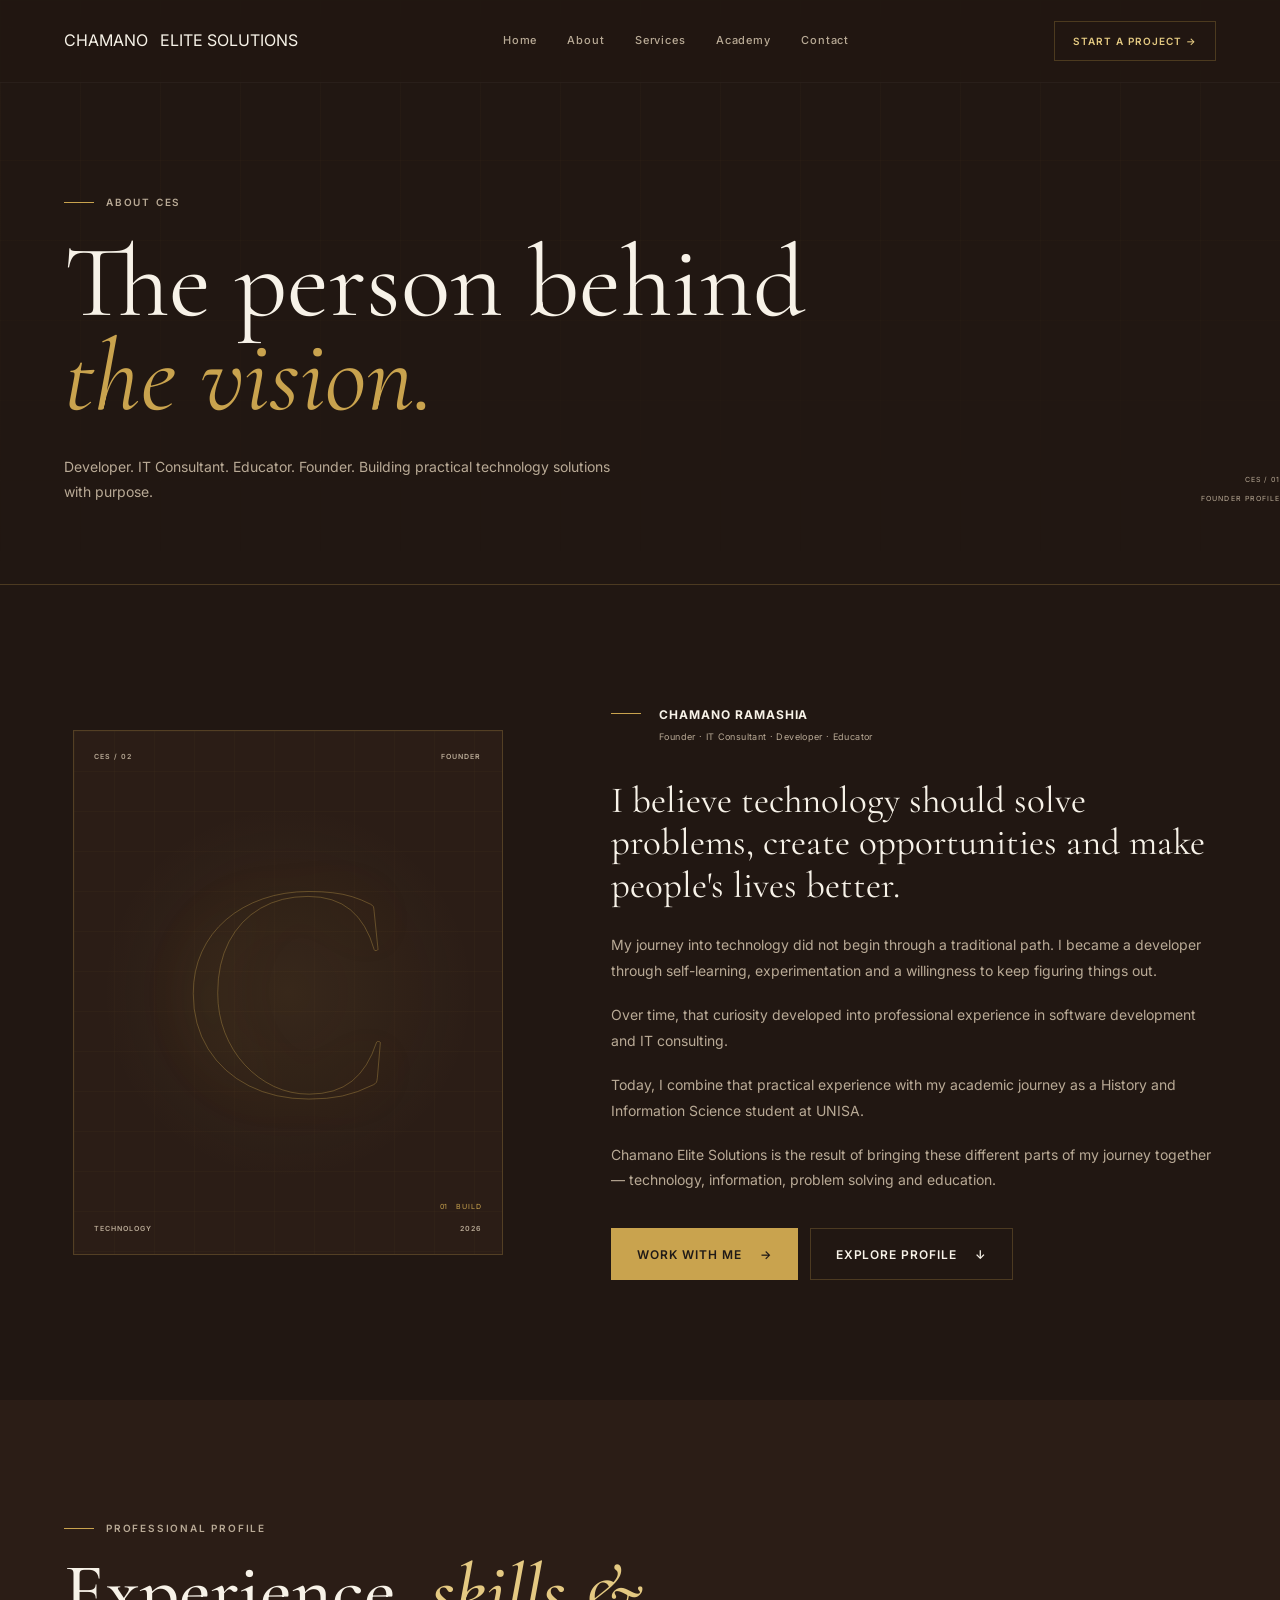
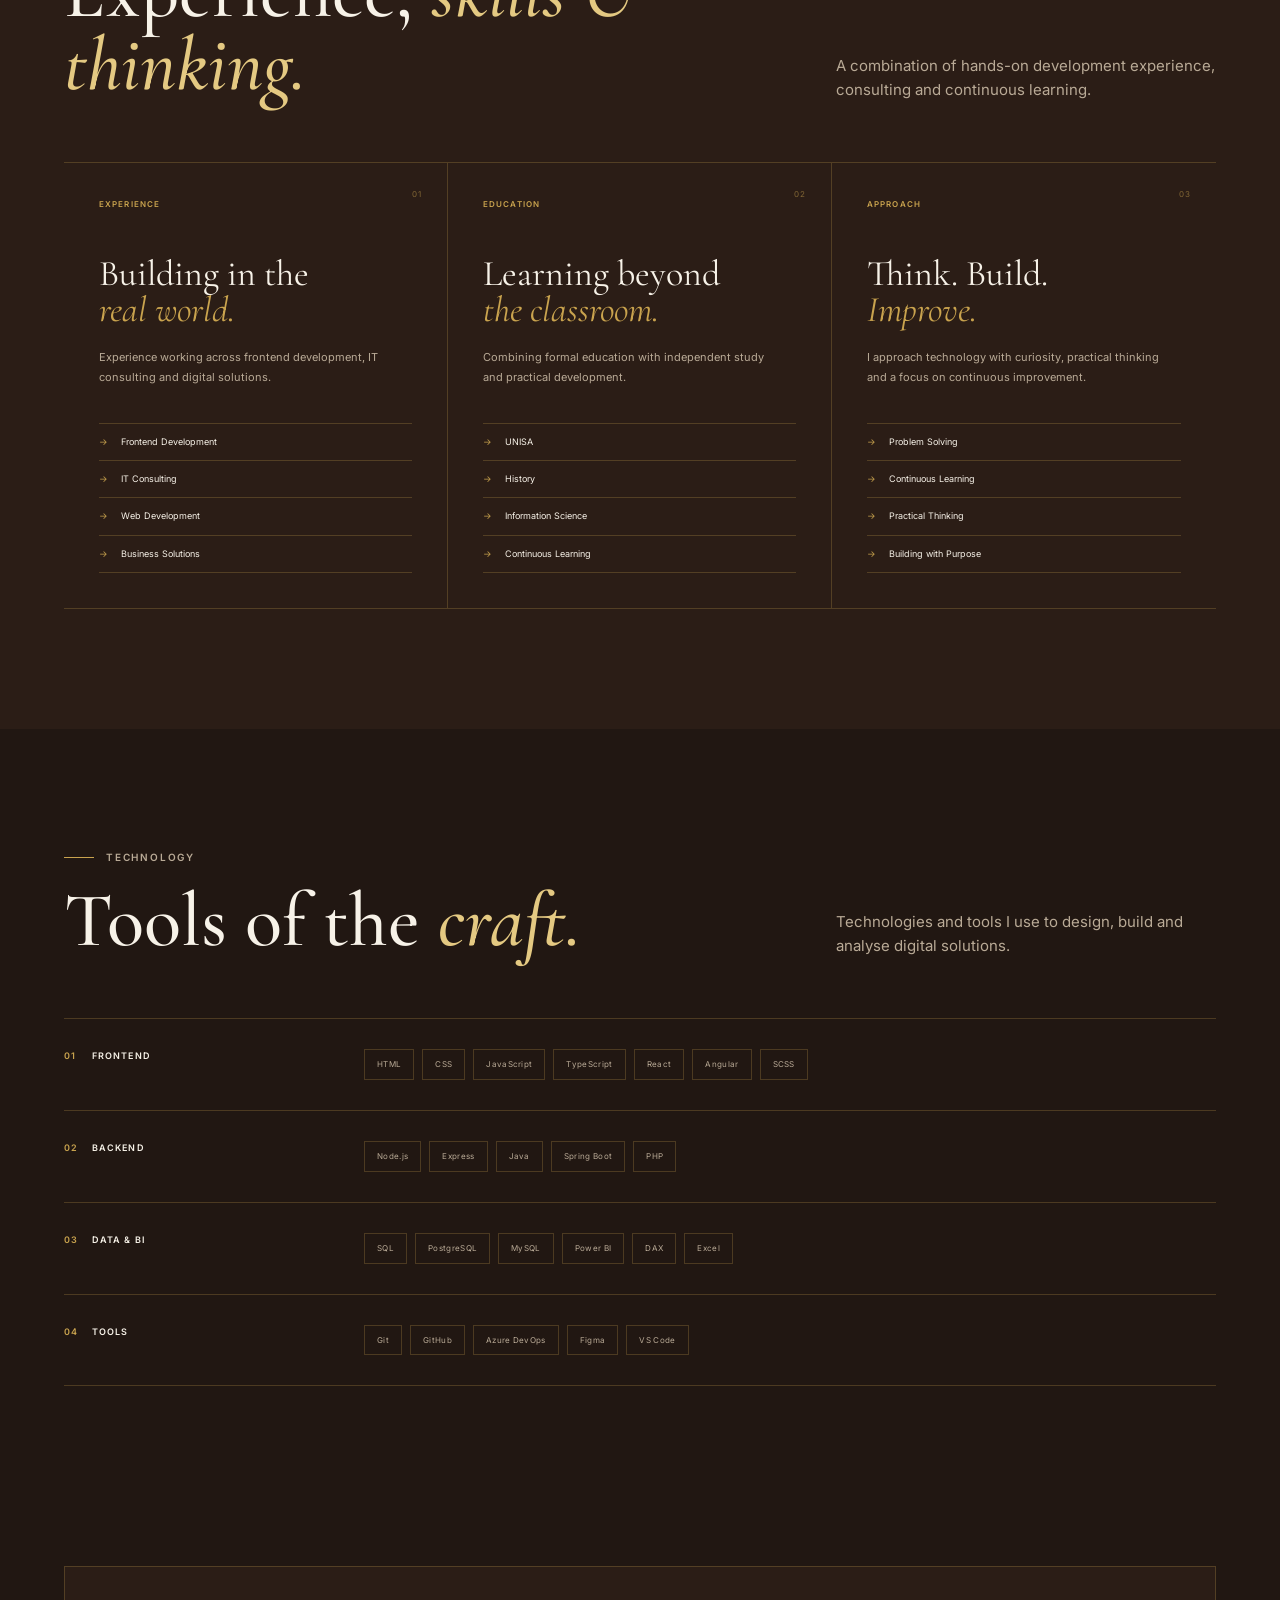
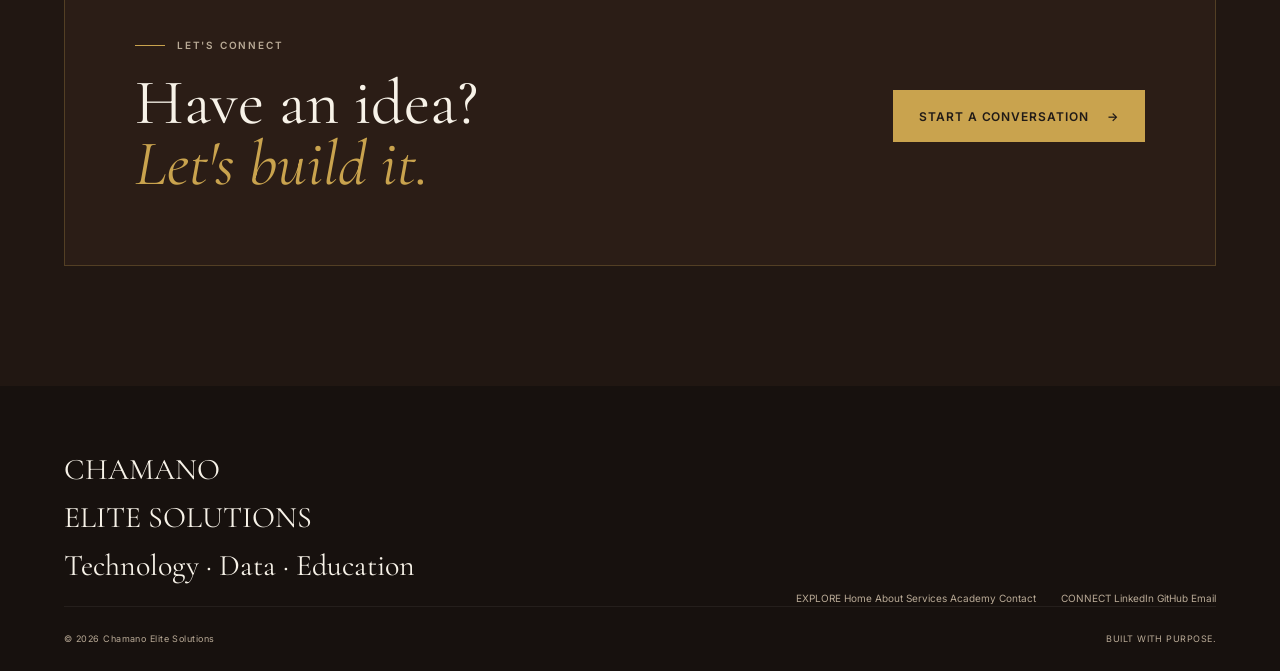
==== commit b8f625f5: "adding the service" ====
--- a/about.html
+++ b/about.html
@@ -37,30 +37,47 @@
 
             </a>
 
-
-            <nav class="main-nav">
-
-                <a href="index.html">
-                    Home
-                </a>
-
-                <a href="about.html" class="active">
-                    About
-                </a>
-
-                <a href="services.html">
-                    Services
-                </a>
-
-                <a href="academy.html">
-                    Academy
-                </a>
-
-                <a href="contact.html">
-                    Contact
-                </a>
-
-            </nav>
+<nav
+    class="main-nav"
+    id="mainNav"
+>
+
+    <a
+        href="index.html"
+        class="nav-link"
+    >
+        Home
+    </a>
+
+    <a
+        href="about.html"
+        class="nav-link"
+    >
+        About
+    </a>
+
+    <a
+        href="services.html"
+        class="nav-link"
+    >
+        Services
+    </a>
+
+    <a
+        href="academy.html"
+        class="nav-link"
+    >
+        Academy
+    </a>
+
+    <a
+        href="contact.html"
+        class="nav-link"
+    >
+        Contact
+    </a>
+
+</nav>
 
 
             <a href="contact.html" class="nav-cta">
@@ -835,7 +852,7 @@
 
 
 
-    <script src="js/main.js"></script>
+    <script src="js/script.js"></script>
 
     <script src="js/navigation.js"></script>
 
--- a/responsiveness.css
+++ b/responsiveness.css
@@ -660,4 +660,431 @@
 
     }
 
+}
+
+/* =========================================================
+   SERVICES PAGE — RESPONSIVE
+========================================================= */
+
+
+/* =========================================
+   TABLET
+========================================= */
+
+@media (max-width: 900px) {
+
+    .service-detail-header {
+
+        grid-template-columns: 1fr;
+
+        gap: 25px;
+
+    }
+
+
+    .service-detail-header h2 {
+
+        font-size:
+            clamp(55px, 9vw, 80px);
+
+    }
+
+
+    .service-project-card.featured {
+
+        grid-column:
+            span 1;
+
+    }
+
+
+    .service-project-grid {
+
+        grid-template-columns: 1fr;
+
+    }
+
+
+    .services-cta {
+
+        flex-direction: column;
+
+        align-items: flex-start;
+
+    }
+
+
+    .services-cta .btn {
+
+        width: auto;
+
+    }
+
+}
+
+
+/* =========================================
+   MOBILE
+========================================= */
+
+@media (max-width: 767px) {
+
+    .service-detail-header {
+
+        margin-bottom:
+            45px;
+
+    }
+
+
+    .service-detail-header h2 {
+
+        font-size:
+            clamp(48px, 13vw, 65px);
+
+    }
+
+
+    .service-detail-intro {
+
+        gap: 15px;
+
+    }
+
+
+    .service-detail-intro p {
+
+        font-size: 11px;
+
+    }
+
+
+    .service-offerings {
+
+        grid-template-columns:
+            1fr;
+
+    }
+
+
+    .offering-card {
+
+        grid-template-columns:
+            25px 1fr 20px;
+
+        gap: 12px;
+
+        padding:
+            28px 18px;
+
+    }
+
+
+    .offering-card:nth-child(odd) {
+
+        border-right: 0;
+
+    }
+
+
+    .offering-card h3 {
+
+        font-size: 25px;
+
+    }
+
+
+    .offering-card p {
+
+        font-size: 9px;
+
+    }
+
+
+    .service-technology-row {
+
+        display: block;
+
+    }
+
+
+    .service-technology-row > span {
+
+        display: block;
+
+        margin-bottom: 15px;
+
+    }
+
+
+    .project-visual {
+
+        height: 240px;
+
+    }
+
+
+    .service-project-info {
+
+        display: block;
+
+        padding:
+            25px 20px;
+
+    }
+
+
+    .service-project-info h3 {
+
+        font-size: 28px;
+
+    }
+
+
+    .project-stack {
+
+        justify-content:
+            flex-start;
+
+        max-width: none;
+
+        margin-top: 20px;
+
+    }
+
+
+    .services-cta {
+
+        padding:
+            40px 22px;
+
+    }
+
+
+    .services-cta .btn {
+
+        width: 100%;
+
+    }
+
+}
+
+
+/* =========================================
+   SMALL MOBILE
+========================================= */
+
+@media (max-width: 480px) {
+
+    .service-detail-header h2 {
+
+        font-size: 46px;
+
+    }
+
+
+    .offering-card {
+
+        padding:
+            25px 15px;
+
+    }
+
+
+    .offering-card h3 {
+
+        font-size: 23px;
+
+    }
+
+
+    .project-visual {
+
+        height: 210px;
+
+    }
+
+
+    .services-cta h2 {
+
+        font-size: 40px;
+
+    }
+
+}
+
+/* =========================================================
+   CES PRACTICALS — RESPONSIVE
+========================================================= */
+
+
+/* =========================================
+   TABLET
+========================================= */
+
+@media (max-width: 1050px) {
+
+    .practicals-grid {
+
+        grid-template-columns:
+            repeat(2, 1fr);
+
+    }
+
+}
+
+
+/* =========================================
+   MOBILE
+========================================= */
+
+@media (max-width: 767px) {
+
+    .practicals-intro {
+
+        align-items:
+            flex-start;
+
+        padding:
+            18px;
+
+    }
+
+
+    .practicals-intro p {
+
+        font-size:
+            18px;
+
+    }
+
+
+    .practicals-grid {
+
+        grid-template-columns:
+            1fr;
+
+    }
+
+
+    .practical-card {
+
+        min-height:
+            auto;
+
+        padding:
+            28px 20px 22px;
+
+    }
+
+
+    .practical-card h3 {
+
+        font-size:
+            31px;
+
+    }
+
+
+    .practical-card > p {
+
+        font-size:
+            10px;
+
+    }
+
+
+    .practical-bottom {
+
+        align-items:
+            center;
+
+    }
+
+
+    .practical-btn {
+
+        padding:
+            11px 12px;
+
+    }
+
+
+    .practicals-note {
+
+        justify-content:
+            flex-start;
+
+        align-items:
+            flex-start;
+
+    }
+
+}
+
+
+/* =========================================
+   SMALL MOBILE
+========================================= */
+
+@media (max-width: 480px) {
+
+    .practicals-intro {
+
+        gap:
+            13px;
+
+    }
+
+
+    .practicals-intro-mark {
+
+        width: 36px;
+        height: 36px;
+
+        font-size:
+            10px;
+
+    }
+
+
+    .practicals-intro p {
+
+        font-size:
+            16px;
+
+    }
+
+
+    .practical-card {
+
+        padding:
+            25px 17px 20px;
+
+    }
+
+
+    .practical-card h3 {
+
+        font-size:
+            29px;
+
+    }
+
+
+    .practical-bottom strong {
+
+        font-size:
+            25px;
+
+    }
+
+
+    .practical-btn {
+
+        font-size:
+            6px;
+
+    }
+
 }
--- a/css/pages.css
+++ b/css/pages.css
@@ -515,4 +515,1601 @@
 
     font-style: italic;
 
+}
+
+/* =========================================================
+   SERVICES PAGE
+========================================================= */
+
+
+/* =========================================================
+   SERVICE DETAIL
+========================================================= */
+
+.service-detail-section {
+
+    position: relative;
+
+    overflow: hidden;
+
+}
+
+
+.data-service-section {
+
+    background:
+        var(--color-bg-secondary);
+
+}
+
+
+/* =========================================================
+   SERVICE HEADER
+========================================================= */
+
+.service-detail-header {
+
+    display: grid;
+
+    grid-template-columns:
+        1fr 0.7fr;
+
+    gap: 80px;
+
+    align-items: end;
+
+    margin-bottom: 65px;
+
+}
+
+
+.service-detail-header h2 {
+
+    max-width: 650px;
+
+    margin-top: 25px;
+
+    font-family:
+        var(--font-display);
+
+    font-size:
+        clamp(55px, 7vw, 90px);
+
+    font-weight: 400;
+
+    line-height: 0.9;
+
+}
+
+
+.service-detail-header h2 em {
+
+    color:
+        var(--color-gold);
+
+    font-style: italic;
+
+}
+
+
+.service-detail-intro {
+
+    display: flex;
+
+    gap: 25px;
+
+}
+
+
+.service-detail-number {
+
+    color:
+        var(--color-gold);
+
+    font-size: 9px;
+
+    letter-spacing:
+        0.12em;
+
+}
+
+
+.service-detail-intro p {
+
+    max-width: 380px;
+
+    color:
+        var(--color-muted);
+
+    font-size: 12px;
+
+    line-height: 1.8;
+
+}
+
+
+/* =========================================================
+   OFFERINGS
+========================================================= */
+
+.service-offerings {
+
+    display: grid;
+
+    grid-template-columns:
+        repeat(2, 1fr);
+
+    border-top:
+        1px solid var(--color-border);
+
+}
+
+
+.offering-card {
+
+    position: relative;
+
+    display: grid;
+
+    grid-template-columns:
+        35px 1fr 30px;
+
+    gap: 20px;
+
+    padding:
+        35px 25px;
+
+    border-bottom:
+        1px solid var(--color-border);
+
+    transition:
+        background 0.35s ease;
+
+}
+
+
+.offering-card:nth-child(odd) {
+
+    border-right:
+        1px solid var(--color-border);
+
+}
+
+
+.offering-card:hover {
+
+    background:
+        rgba(201, 163, 78, 0.035);
+
+}
+
+
+.offering-card > span {
+
+    color:
+        var(--color-gold);
+
+    font-size: 8px;
+
+    letter-spacing:
+        0.1em;
+
+}
+
+
+.offering-card h3 {
+
+    margin-bottom: 10px;
+
+    color:
+        var(--color-text);
+
+    font-family:
+        var(--font-display);
+
+    font-size: 28px;
+
+    font-weight: 400;
+
+}
+
+
+.offering-card p {
+
+    max-width: 400px;
+
+    margin: 0;
+
+    color:
+        var(--color-muted);
+
+    font-size: 10px;
+
+    line-height: 1.75;
+
+}
+
+
+.offering-card strong {
+
+    color:
+        var(--color-gold);
+
+    font-size: 17px;
+
+    font-weight: 400;
+
+    transition:
+        transform 0.3s ease;
+
+}
+
+
+.offering-card:hover strong {
+
+    transform:
+        translateX(5px);
+
+}
+
+
+/* =========================================================
+   TECHNOLOGY ROW
+========================================================= */
+
+.service-technology-row {
+
+    display: grid;
+
+    grid-template-columns:
+        150px 1fr;
+
+    gap: 30px;
+
+    padding:
+        30px 0 0;
+
+}
+
+
+.service-technology-row > span {
+
+    color:
+        var(--color-muted);
+
+    font-size: 7px;
+
+    letter-spacing:
+        0.15em;
+
+}
+
+
+.service-technology-row > div {
+
+    display: flex;
+
+    flex-wrap: wrap;
+
+    gap: 7px;
+
+}
+
+
+.service-technology-row > div > span {
+
+    padding:
+        7px 10px;
+
+    border:
+        1px solid var(--color-border);
+
+    color:
+        var(--color-muted);
+
+    font-size: 7px;
+
+    letter-spacing:
+        0.06em;
+
+}
+
+
+/* =========================================================
+   PROJECTS
+========================================================= */
+
+.service-project-grid {
+
+    display: grid;
+
+    grid-template-columns:
+        repeat(2, 1fr);
+
+    gap: 20px;
+
+}
+
+
+.service-project-card {
+
+    border:
+        1px solid var(--color-border);
+
+    background:
+        var(--color-bg-secondary);
+
+    overflow: hidden;
+
+}
+
+
+.service-project-card.featured {
+
+    grid-column:
+        span 2;
+
+}
+
+
+.project-visual {
+
+    position: relative;
+
+    height: 300px;
+
+    display: flex;
+
+    align-items: center;
+    justify-content: center;
+
+    overflow: hidden;
+
+    background:
+        radial-gradient(
+            circle at center,
+            rgba(201, 163, 78, 0.08),
+            transparent 60%
+        );
+
+    border-bottom:
+        1px solid var(--color-border);
+
+}
+
+
+/* =========================================================
+   PROJECT UI
+========================================================= */
+
+.project-ui {
+
+    width: 70%;
+
+    height: 65%;
+
+    border:
+        1px solid
+        rgba(201, 163, 78, 0.35);
+
+}
+
+
+.project-ui-bar {
+
+    display: flex;
+
+    gap: 5px;
+
+    padding:
+        9px;
+
+    border-bottom:
+        1px solid
+        rgba(201, 163, 78, 0.2);
+
+}
+
+
+.project-ui-bar span {
+
+    width: 4px;
+    height: 4px;
+
+    border-radius: 50%;
+
+    background:
+        var(--color-gold);
+
+}
+
+
+.project-ui-content {
+
+    display: grid;
+
+    grid-template-columns:
+        80px 1fr;
+
+    height: calc(100% - 27px);
+
+}
+
+
+.project-ui-sidebar {
+
+    border-right:
+        1px solid
+        rgba(201, 163, 78, 0.2);
+
+}
+
+
+.project-ui-main {
+
+    display: grid;
+
+    grid-template-columns:
+        repeat(3, 1fr);
+
+    gap: 10px;
+
+    padding: 20px;
+
+    align-items: start;
+
+}
+
+
+.project-ui-main div {
+
+    height: 50px;
+
+    border:
+        1px solid
+        rgba(201, 163, 78, 0.18);
+
+}
+
+
+/* =========================================================
+   DATA VISUAL
+========================================================= */
+
+.data-visual {
+
+    width: 60%;
+
+    height: 65%;
+
+    display: flex;
+
+    align-items: flex-end;
+
+    gap: 10px;
+
+}
+
+
+.data-bar {
+
+    flex: 1;
+
+    border:
+        1px solid
+        rgba(201, 163, 78, 0.4);
+
+    background:
+        rgba(201, 163, 78, 0.08);
+
+}
+
+
+.data-bar:nth-child(1) {
+    height: 35%;
+}
+
+
+.data-bar:nth-child(2) {
+    height: 55%;
+}
+
+
+.data-bar:nth-child(3) {
+    height: 45%;
+}
+
+
+.data-bar:nth-child(4) {
+    height: 75%;
+}
+
+
+.data-bar:nth-child(5) {
+    height: 90%;
+}
+
+
+/* =========================================================
+   CODE VISUAL
+========================================================= */
+
+.code-visual {
+
+    display: flex;
+
+    flex-direction: column;
+
+    gap: 12px;
+
+    color:
+        rgba(201, 163, 78, 0.6);
+
+    font-family:
+        monospace;
+
+    font-size: 12px;
+
+}
+
+
+/* =========================================================
+   PROJECT INFO
+========================================================= */
+
+.service-project-info {
+
+    display: flex;
+
+    align-items: flex-start;
+
+    justify-content: space-between;
+
+    gap: 30px;
+
+    padding:
+        30px;
+
+}
+
+
+.service-project-info > div:first-child {
+
+    max-width: 550px;
+
+}
+
+
+.service-project-info > div:first-child > span {
+
+    color:
+        var(--color-gold);
+
+    font-size: 7px;
+
+    font-weight: 600;
+
+    letter-spacing:
+        0.14em;
+
+}
+
+
+.service-project-info h3 {
+
+    margin:
+        12px 0;
+
+    color:
+        var(--color-text);
+
+    font-family:
+        var(--font-display);
+
+    font-size: 32px;
+
+    font-weight: 400;
+
+    line-height: 1;
+
+}
+
+
+.service-project-info p {
+
+    color:
+        var(--color-muted);
+
+    font-size: 10px;
+
+    line-height: 1.7;
+
+}
+
+
+.project-stack {
+
+    display: flex;
+
+    flex-wrap: wrap;
+
+    justify-content: flex-end;
+
+    gap: 6px;
+
+    max-width: 250px;
+
+}
+
+
+.project-stack span {
+
+    padding:
+        6px 8px;
+
+    border:
+        1px solid var(--color-border);
+
+    color:
+        var(--color-muted);
+
+    font-size: 6px;
+
+    letter-spacing:
+        0.06em;
+
+}
+
+
+/* =========================================================
+   SERVICES CTA
+========================================================= */
+
+.services-cta-section {
+
+    padding-top:
+        50px;
+
+}
+
+
+.services-cta {
+
+    display: flex;
+
+    align-items: center;
+
+    justify-content: space-between;
+
+    gap: 50px;
+
+    padding:
+        70px;
+
+    border:
+        1px solid var(--color-border);
+
+    background:
+        var(--color-bg-secondary);
+
+}
+
+
+.services-cta h2 {
+
+    max-width: 700px;
+
+    margin-top: 20px;
+
+    font-family:
+        var(--font-display);
+
+    font-size:
+        clamp(42px, 5vw, 68px);
+
+    font-weight: 400;
+
+    line-height: 0.95;
+
+}
+
+
+.services-cta h2 em {
+
+    display: block;
+
+    color:
+        var(--color-gold);
+
+    font-style: italic;
+
+}
+
+/* =========================================================
+   OFFERING ACTIVE STATE
+========================================================= */
+
+.offering-card.is-active {
+
+    border-color:
+        rgba(201, 163, 78, 0.3);
+
+}
+
+.offering-card.is-active > span {
+
+    transform:
+        translateX(3px);
+
+}
+
+/* =========================================================
+   CES PRACTICALS
+========================================================= */
+
+.practicals-section {
+
+    position: relative;
+
+    overflow: hidden;
+
+}
+
+
+/* =========================================================
+   INTRO
+========================================================= */
+
+.practicals-intro {
+
+    display: flex;
+
+    align-items: center;
+
+    gap: 20px;
+
+    margin-bottom: 55px;
+
+    padding: 20px 25px;
+
+    border:
+        1px solid var(--color-border);
+
+    background:
+        rgba(201, 163, 78, 0.025);
+
+}
+
+
+.practicals-intro-mark {
+
+    display: flex;
+
+    align-items: center;
+    justify-content: center;
+
+    width: 42px;
+    height: 42px;
+
+    flex-shrink: 0;
+
+    border:
+        1px solid var(--color-border);
+
+    color:
+        var(--color-gold);
+
+    font-size: 13px;
+
+}
+
+
+.practicals-intro span {
+
+    display: block;
+
+    margin-bottom: 5px;
+
+    color:
+        var(--color-muted);
+
+    font-size: 7px;
+
+    font-weight: 600;
+
+    letter-spacing:
+        0.15em;
+
+}
+
+
+.practicals-intro p {
+
+    margin: 0;
+
+    color:
+        var(--color-text);
+
+    font-family:
+        var(--font-display);
+
+    font-size: 20px;
+
+}
+
+
+.practicals-intro strong {
+
+    color:
+        var(--color-gold);
+
+    font-weight: 400;
+
+}
+
+
+/* =========================================================
+   GRID
+========================================================= */
+
+.practicals-grid {
+
+    display: grid;
+
+    grid-template-columns:
+        repeat(3, 1fr);
+
+    border-top:
+        1px solid var(--color-border);
+
+    border-left:
+        1px solid var(--color-border);
+
+}
+
+
+/* =========================================================
+   PRODUCT CARD
+========================================================= */
+
+.practical-card {
+
+    position: relative;
+
+    display: flex;
+
+    flex-direction: column;
+
+    min-height: 620px;
+
+    padding:
+        28px 28px 25px;
+
+    border-right:
+        1px solid var(--color-border);
+
+    border-bottom:
+        1px solid var(--color-border);
+
+    background:
+        var(--color-bg);
+
+    transition:
+        background 0.35s ease,
+        transform 0.35s ease;
+
+}
+
+
+.practical-card:hover {
+
+    background:
+        var(--color-bg-secondary);
+
+}
+
+
+/* =========================================================
+   TOP
+========================================================= */
+
+.practical-top {
+
+    display: flex;
+
+    align-items: center;
+
+    justify-content: space-between;
+
+    margin-bottom: 35px;
+
+}
+
+
+.practical-number {
+
+    color:
+        var(--color-gold);
+
+    font-size: 8px;
+
+    letter-spacing:
+        0.12em;
+
+}
+
+
+.practical-type {
+
+    color:
+        var(--color-muted);
+
+    font-size: 6px;
+
+    letter-spacing:
+        0.13em;
+
+}
+
+
+/* =========================================================
+   ICON
+========================================================= */
+
+.practical-icon {
+
+    width: 55px;
+    height: 55px;
+
+    display: flex;
+
+    align-items: center;
+    justify-content: center;
+
+    margin-bottom: 30px;
+
+    border:
+        1px solid var(--color-border);
+
+    color:
+        var(--color-gold);
+
+    font-family:
+        var(--font-display);
+
+    font-size: 18px;
+
+    transition:
+        border-color 0.35s ease,
+        transform 0.35s ease;
+
+}
+
+
+.practical-card:hover .practical-icon {
+
+    border-color:
+        rgba(201, 163, 78, 0.5);
+
+    transform:
+        translateY(-3px);
+
+}
+
+
+/* =========================================================
+   TITLE
+========================================================= */
+
+.practical-card h3 {
+
+    max-width: 280px;
+
+    margin:
+        0 0 17px;
+
+    color:
+        var(--color-text);
+
+    font-family:
+        var(--font-display);
+
+    font-size:
+        clamp(29px, 2.7vw, 37px);
+
+    font-weight: 400;
+
+    line-height: 0.98;
+
+}
+
+
+.practical-card h3 em {
+
+    display: block;
+
+    color:
+        var(--color-gold);
+
+    font-style: italic;
+
+}
+
+
+/* =========================================================
+   DESCRIPTION
+========================================================= */
+
+.practical-card > p {
+
+    max-width: 310px;
+
+    margin-bottom: 28px;
+
+    color:
+        var(--color-muted);
+
+    font-size: 10px;
+
+    line-height: 1.75;
+
+}
+
+
+/* =========================================================
+   META
+========================================================= */
+
+.practical-meta {
+
+    display: grid;
+
+    grid-template-columns:
+        1fr 1fr;
+
+    margin-bottom: 25px;
+
+    border-top:
+        1px solid var(--color-border);
+
+    border-bottom:
+        1px solid var(--color-border);
+
+}
+
+
+.practical-meta div {
+
+    padding:
+        13px 0;
+
+}
+
+
+.practical-meta div:first-child {
+
+    border-right:
+        1px solid var(--color-border);
+
+    padding-right: 12px;
+
+}
+
+
+.practical-meta div:last-child {
+
+    padding-left: 12px;
+
+}
+
+
+.practical-meta span {
+
+    display: block;
+
+    margin-bottom: 6px;
+
+    color:
+        var(--color-muted);
+
+    font-size: 6px;
+
+    letter-spacing:
+        0.13em;
+
+}
+
+
+.practical-meta strong {
+
+    color:
+        var(--color-text);
+
+    font-size: 8px;
+
+    font-weight: 500;
+
+    letter-spacing:
+        0.05em;
+
+}
+
+
+/* =========================================================
+   INCLUDES
+========================================================= */
+
+.practical-includes {
+
+    flex: 1;
+
+}
+
+
+.practical-includes > span {
+
+    display: block;
+
+    margin-bottom: 12px;
+
+    color:
+        var(--color-gold);
+
+    font-size: 6px;
+
+    font-weight: 600;
+
+    letter-spacing:
+        0.13em;
+
+}
+
+
+.practical-includes ul {
+
+    display: flex;
+
+    flex-direction: column;
+
+    gap: 7px;
+
+    margin: 0;
+
+    padding: 0;
+
+    list-style: none;
+
+}
+
+
+.practical-includes li {
+
+    position: relative;
+
+    padding-left: 15px;
+
+    color:
+        var(--color-muted);
+
+    font-size: 9px;
+
+}
+
+
+.practical-includes li::before {
+
+    content: "—";
+
+    position: absolute;
+
+    left: 0;
+
+    color:
+        var(--color-gold);
+
+}
+
+
+/* =========================================================
+   BOTTOM
+========================================================= */
+
+.practical-bottom {
+
+    display: flex;
+
+    align-items: flex-end;
+
+    justify-content: space-between;
+
+    gap: 20px;
+
+    margin-top: 30px;
+
+    padding-top: 20px;
+
+    border-top:
+        1px solid var(--color-border);
+
+}
+
+
+.practical-bottom small {
+
+    display: block;
+
+    margin-bottom: 4px;
+
+    color:
+        var(--color-muted);
+
+    font-size: 6px;
+
+    letter-spacing:
+        0.12em;
+
+}
+
+
+.practical-bottom strong {
+
+    color:
+        var(--color-text);
+
+    font-family:
+        var(--font-display);
+
+    font-size: 27px;
+
+    font-weight: 400;
+
+}
+
+
+.practical-btn {
+
+    display: inline-flex;
+
+    align-items: center;
+
+    gap: 10px;
+
+    padding:
+        11px 13px;
+
+    border:
+        1px solid var(--color-border);
+
+    background:
+        transparent;
+
+    color:
+        var(--color-text);
+
+    font-family:
+        var(--font-body);
+
+    font-size: 7px;
+
+    font-weight: 600;
+
+    letter-spacing:
+        0.1em;
+
+    cursor: pointer;
+
+    transition:
+        background 0.3s ease,
+        border-color 0.3s ease,
+        color 0.3s ease;
+
+}
+
+
+.practical-btn span {
+
+    color:
+        var(--color-gold);
+
+    font-size: 13px;
+
+    transition:
+        transform 0.3s ease;
+
+}
+
+
+.practical-btn:hover {
+
+    background:
+        var(--color-gold);
+
+    border-color:
+        var(--color-gold);
+
+    color:
+        var(--color-bg);
+
+}
+
+
+.practical-btn:hover span {
+
+    color:
+        var(--color-bg);
+
+    transform:
+        translateX(3px);
+
+}
+
+
+/* =========================================================
+   NOTE
+========================================================= */
+
+.practicals-note {
+
+    display: flex;
+
+    align-items: center;
+
+    justify-content: center;
+
+    gap: 10px;
+
+    margin-top: 30px;
+
+}
+
+
+.practicals-note > span {
+
+    color:
+        var(--color-gold);
+
+    font-size: 10px;
+
+}
+
+
+.practicals-note p {
+
+    margin: 0;
+
+    color:
+        var(--color-muted);
+
+    font-size: 9px;
+
+}
+
+
+.practicals-note a {
+
+    color:
+        var(--color-text);
+
+    text-decoration:
+        underline;
+
+    text-decoration-color:
+        rgba(201, 163, 78, 0.5);
+
+    text-underline-offset:
+        4px;
+
+}
+
+/* =========================================================
+   PRACTICAL MODAL
+========================================================= */
+
+.practical-modal {
+
+    position: fixed;
+
+    inset: 0;
+
+    z-index: 9999;
+
+    display: flex;
+
+    align-items: center;
+    justify-content: center;
+
+    padding: 20px;
+
+    opacity: 0;
+
+    visibility: hidden;
+
+    transition:
+        opacity 0.3s ease,
+        visibility 0.3s ease;
+
+}
+
+
+.practical-modal.open {
+
+    opacity: 1;
+
+    visibility: visible;
+
+}
+
+
+.practical-modal-overlay {
+
+    position: absolute;
+
+    inset: 0;
+
+    background:
+        rgba(15, 10, 7, 0.82);
+
+    backdrop-filter:
+        blur(5px);
+
+}
+
+
+.practical-modal-box {
+
+    position: relative;
+
+    z-index: 2;
+
+    width: min(100%, 520px);
+
+    padding:
+        45px;
+
+    border:
+        1px solid var(--color-border);
+
+    background:
+        var(--color-bg-secondary);
+
+    transform:
+        translateY(20px);
+
+    transition:
+        transform 0.35s ease;
+
+}
+
+
+.practical-modal.open
+.practical-modal-box {
+
+    transform:
+        translateY(0);
+
+}
+
+
+.practical-modal-close {
+
+    position: absolute;
+
+    top: 20px;
+    right: 20px;
+
+    width: 30px;
+    height: 30px;
+
+    border:
+        1px solid var(--color-border);
+
+    background:
+        transparent;
+
+    color:
+        var(--color-text);
+
+    font-size:
+        20px;
+
+    font-weight: 300;
+
+    cursor: pointer;
+
+}
+
+
+.practical-modal-box h2 {
+
+    margin:
+        25px 0 15px;
+
+    color:
+        var(--color-text);
+
+    font-family:
+        var(--font-display);
+
+    font-size:
+        clamp(35px, 5vw, 50px);
+
+    font-weight:
+        400;
+
+    line-height:
+        1;
+
+}
+
+
+.modal-selected {
+
+    margin: 0;
+
+    color:
+        var(--color-muted);
+
+    font-size:
+        10px;
+
+}
+
+
+.modal-selected strong {
+
+    margin-left: 5px;
+
+    color:
+        var(--color-gold);
+
+}
+
+
+.modal-divider {
+
+    height: 1px;
+
+    margin:
+        25px 0;
+
+    background:
+        var(--color-border);
+
+}
+
+
+.practical-modal-box > p:not(.modal-selected) {
+
+    max-width:
+        400px;
+
+    margin-bottom:
+        30px;
+
+    color:
+        var(--color-muted);
+
+    font-size:
+        11px;
+
+    line-height:
+        1.8;
+
+}
+
+
+.modal-contact-btn {
+
+    width: 100%;
+
+}
+@media (max-width: 480px) {
+
+    .practical-modal-box {
+
+        padding:
+            35px 22px;
+
+    }
+
 }
